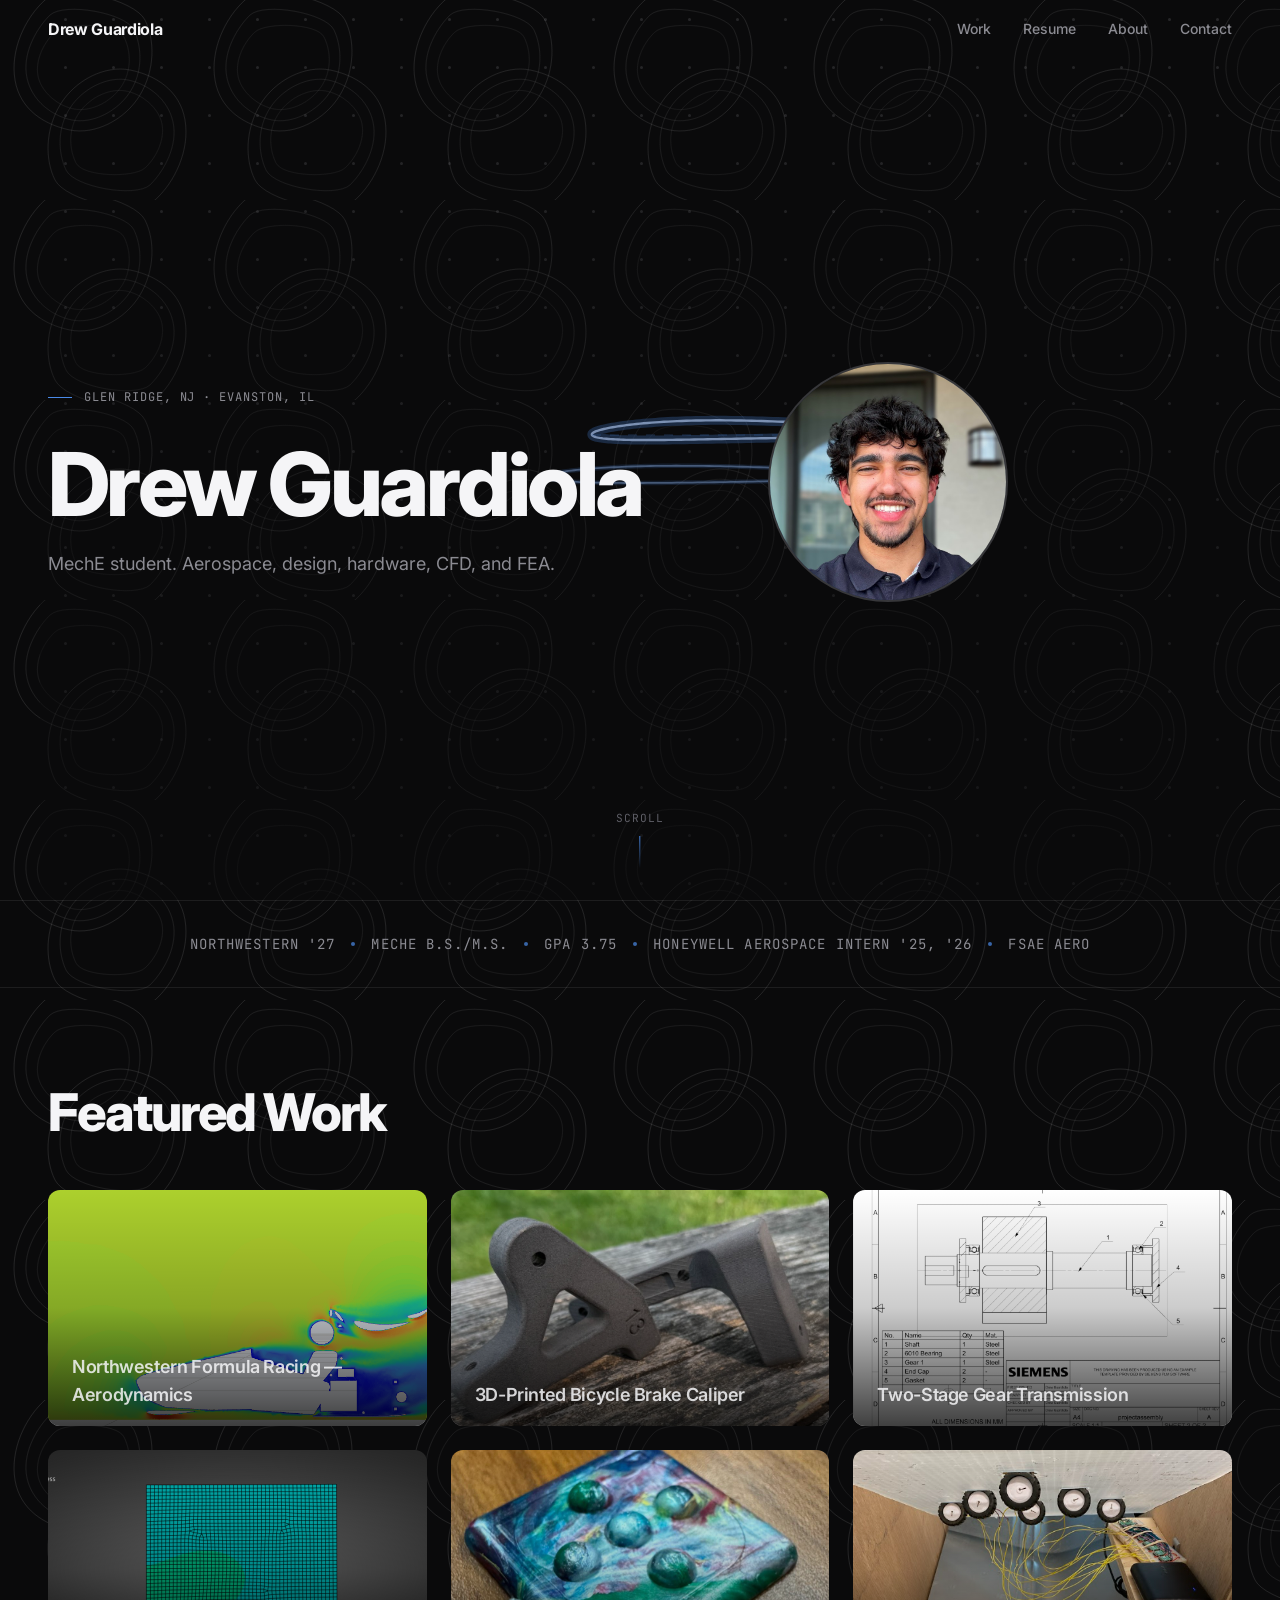
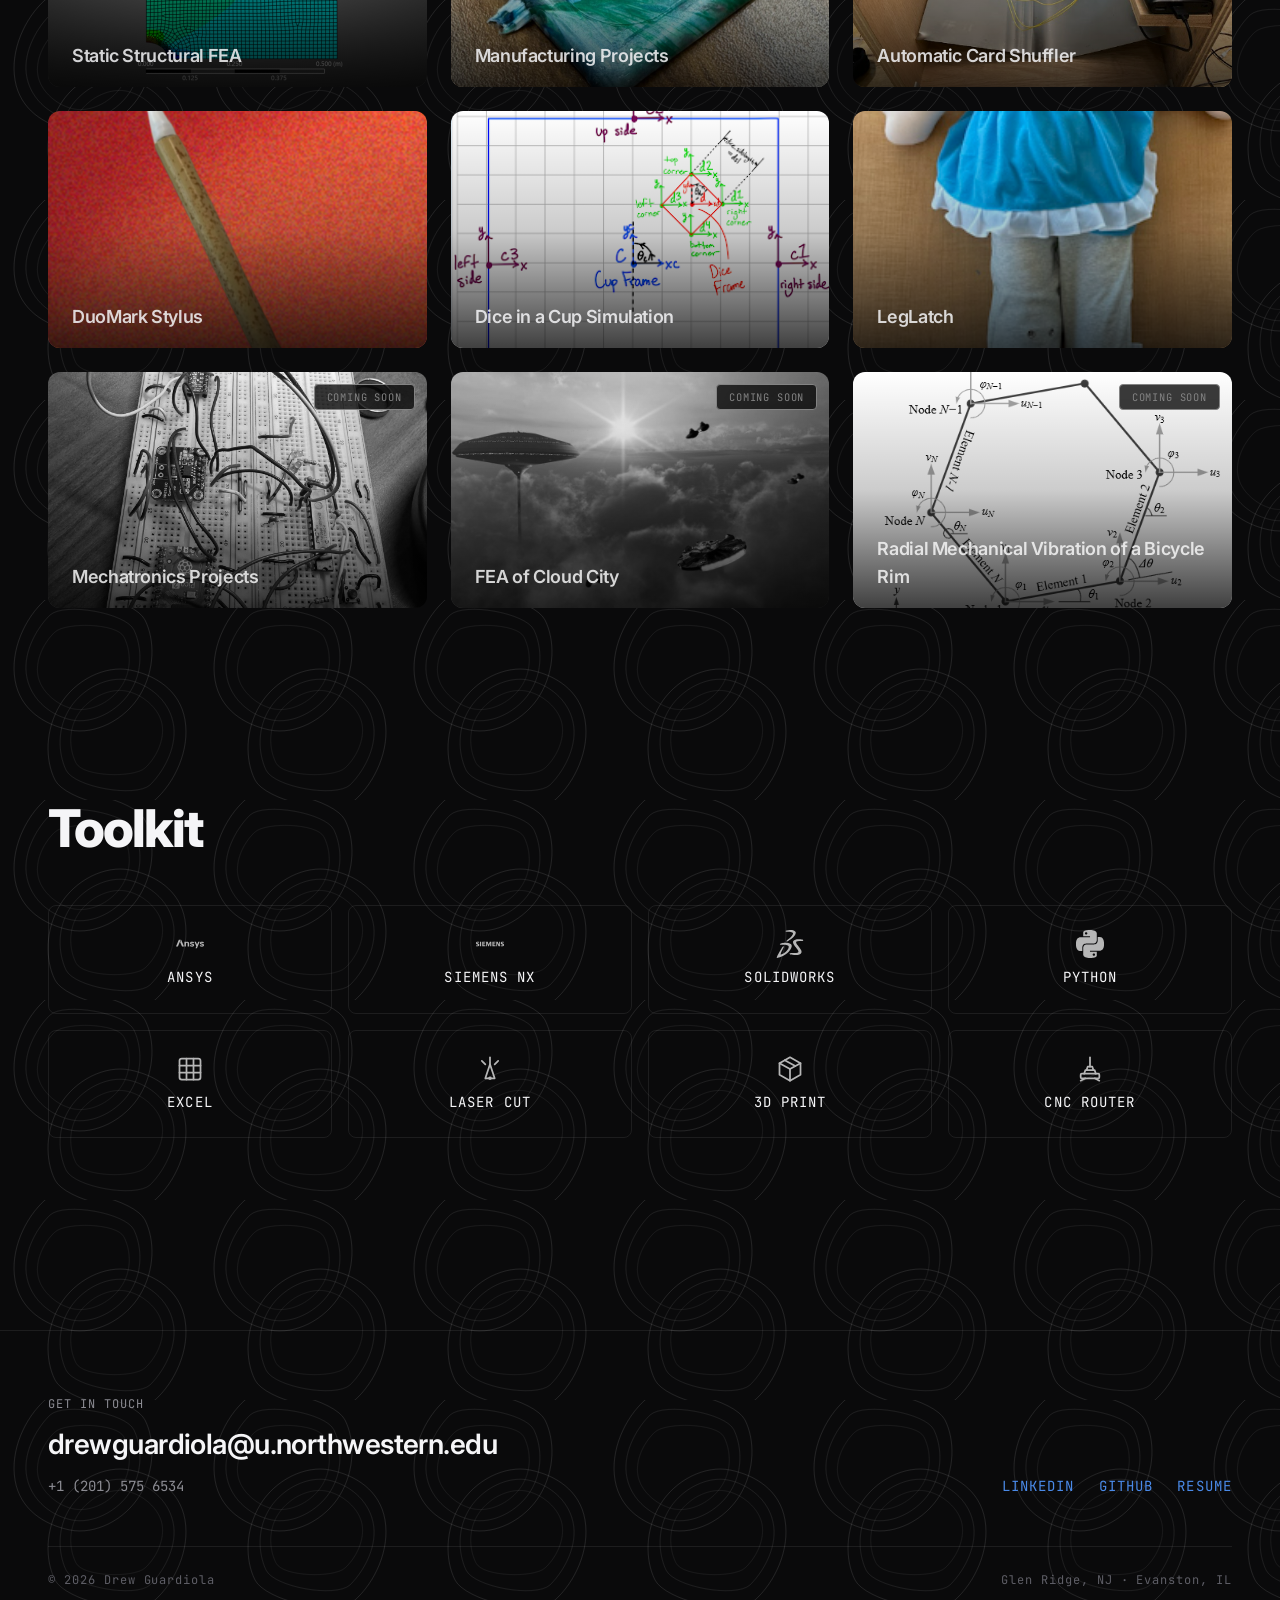
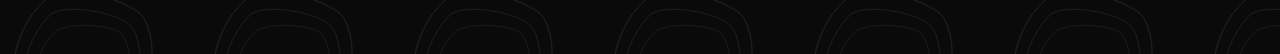
==== index.html @ 0ddb69b7 "Initial commit — Drew Guardiola portfolio site V2.5 Plain HTML/CSS/JS portfolio. 16 projects (12 Eng" ====
<!doctype html>
<html lang="en">
<head>
  <meta charset="utf-8" />
  <meta name="viewport" content="width=device-width, initial-scale=1" />
  <title>Drew Guardiola — Mechanical Engineering</title>
  <meta name="description" content="Northwestern McCormick mechanical engineering student. Aerospace systems, hardware, and CFD." />
  <link rel="icon" type="image/svg+xml" href="assets/brand/favicon.svg" />
  <link rel="preconnect" href="https://fonts.googleapis.com" />
  <link rel="preconnect" href="https://fonts.gstatic.com" crossorigin />
  <link rel="stylesheet" href="https://fonts.googleapis.com/css2?family=Inter:wght@400;500;600;700;800&family=JetBrains+Mono:wght@400;500&display=swap" />
  <link rel="stylesheet" href="css/tokens.css" />
  <link rel="stylesheet" href="css/base.css" />
  <link rel="stylesheet" href="css/components.css" />
  <link rel="stylesheet" href="css/pages.css" />
</head>
<body>
  <a href="#main" class="visually-hidden" style="position:absolute;left:-9999px;top:auto;width:1px;height:1px;overflow:hidden;">Skip to content</a>

  <header class="nav" role="banner">
    <a href="index.html" class="nav__brand" aria-label="Drew Guardiola, home"><span class="nav__brand-full">Drew Guardiola</span><span class="nav__brand-short">DG</span></a>
    <nav aria-label="Primary">
      <ul class="nav__links">
        <li><a href="work.html" class="nav__link">Work</a></li>
        <li><a href="resume.html" class="nav__link">Resume</a></li>
        <li><a href="about.html" class="nav__link">About</a></li>
        <li><a href="contact.html" class="nav__link">Contact</a></li>
      </ul>
    </nav>
  </header>

  <main id="main">

    <!-- HERO -->
    <section class="hero container" aria-labelledby="hero-name">
      <svg id="hero-airfoil" class="hero__canvas" aria-hidden="true" preserveAspectRatio="xMidYMid meet"></svg>
      <div class="hero__content">
        <div class="hero__text">
          <div class="hero__eyebrow reveal" data-reveal-delay="0">Glen Ridge, NJ · Evanston, IL</div>
          <h1 id="hero-name" class="hero__name reveal" data-reveal-delay="100">Drew Guardiola</h1>
          <p class="hero__tagline reveal" data-reveal-delay="200">MechE student. Aerospace, design, hardware, CFD, and FEA.</p>
        </div>
        <div class="hero__headshot reveal" data-reveal-delay="300">
          <img src="assets/brand/headshot.jpg.jpg" alt="Drew Guardiola" onerror="this.style.display='none';this.nextElementSibling.style.display='flex';" />
          <div class="hero__headshot--fallback">[ headshot.jpg ]</div>
        </div>
      </div>
      <div class="hero__scrollcue" aria-hidden="true">Scroll</div>
    </section>

    <!-- STATS STRIP -->
    <section aria-label="Quick stats">
      <div class="stats">
        <span class="stats__item">Northwestern '27</span>
        <span class="stats__sep" aria-hidden="true"></span>
        <span class="stats__item">MechE B.S./M.S.</span>
        <span class="stats__sep" aria-hidden="true"></span>
        <span class="stats__item">GPA 3.75</span>
        <span class="stats__sep" aria-hidden="true"></span>
        <span class="stats__item">Honeywell Aerospace Intern '25, '26</span>
        <span class="stats__sep" aria-hidden="true"></span>
        <span class="stats__item">FSAE Aero</span>
      </div>
    </section>

    <!-- FEATURED WORK -->
    <section class="section container" aria-labelledby="featured-heading">
      <div class="section-header">
        <div>
          <h2 id="featured-heading" class="section-header__title reveal">Featured Work</h2>
        </div>
      </div>
      <div id="featured-work"></div>
    </section>

    <!-- SKILLS STRIP -->
    <section class="section container" aria-labelledby="skills-heading">
      <div class="section-header">
        <div>
          <h2 id="skills-heading" class="section-header__title reveal">Toolkit</h2>
        </div>
      </div>
      <div class="skills reveal">
        <div class="skill"><img src="assets/brand/icons/ansys.svg" alt="" class="skill__icon" /><div class="skill__name">ANSYS</div></div>
        <div class="skill"><img src="assets/brand/icons/siemens.svg" alt="" class="skill__icon" /><div class="skill__name">Siemens NX</div></div>
        <div class="skill"><img src="assets/brand/icons/solidworks.svg" alt="" class="skill__icon" /><div class="skill__name">SolidWorks</div></div>
        <div class="skill"><img src="assets/brand/icons/python.svg" alt="" class="skill__icon" /><div class="skill__name">Python</div></div>
        <div class="skill"><img src="assets/brand/icons/excel.svg" alt="" class="skill__icon" /><div class="skill__name">Excel</div></div>
        <div class="skill"><img src="assets/brand/icons/laser-cut.svg" alt="" class="skill__icon" /><div class="skill__name">Laser Cut</div></div>
        <div class="skill"><img src="assets/brand/icons/3d-print.svg" alt="" class="skill__icon" /><div class="skill__name">3D Print</div></div>
        <div class="skill"><img src="assets/brand/icons/cnc-router.svg" alt="" class="skill__icon" /><div class="skill__name">CNC Router</div></div>
      </div>
    </section>

  </main>

  <!-- FOOTER -->
  <footer id="contact" class="footer" role="contentinfo">
    <div class="container">
      <div class="footer__inner">
        <div class="footer__contact">
          <div class="eyebrow">Get in touch</div>
          <a href="mailto:drewguardiola@u.northwestern.edu" class="footer__email">drewguardiola@u.northwestern.edu</a>
          <div class="footer__phone">+1 (201) 575 6534</div>
        </div>
        <div class="footer__socials">
          <a href="#" aria-label="LinkedIn">LinkedIn</a>
          <a href="#" aria-label="GitHub">GitHub</a>
          <a href="resume.html" aria-label="Resume">Resume</a>
        </div>
      </div>
      <div class="footer__bottom">
        <span>© 2026 Drew Guardiola</span>
        <span>Glen Ridge, NJ · Evanston, IL</span>
      </div>
    </div>
  </footer>

  <script src="js/nav.js"></script>
  <script src="js/motion.js"></script>
  <script src="js/hero-airfoil.js"></script>
  <script type="module" src="js/data-renderer.js"></script>
</body>
</html>
---- css/tokens.css ----
:root {
  --color-bg: #0A0A0B;
  --color-surface: #111114;
  --color-surface-2: #16161A;
  --color-text: #F5F5F7;
  --color-text-muted: #8B8B92;
  --color-text-dim: #5E5E66;
  --color-border: rgba(255, 255, 255, 0.08);
  --color-border-strong: rgba(255, 255, 255, 0.16);
  --color-accent: #4A8AE8;
  --color-accent-hover: #6BA0F0;
  --color-accent-dim: rgba(74, 138, 232, 0.16);

  --font-sans: 'Inter', system-ui, -apple-system, 'Segoe UI', Roboto, sans-serif;
  --font-mono: 'JetBrains Mono', 'IBM Plex Mono', 'SF Mono', Consolas, 'Courier New', monospace;

  --text-xs: 0.75rem;
  --text-sm: 0.875rem;
  --text-base: 1rem;
  --text-lg: 1.125rem;
  --text-xl: 1.375rem;
  --text-2xl: 1.75rem;
  --text-3xl: 2.25rem;
  --text-4xl: 3rem;
  --text-display: clamp(2.75rem, 8vw, 5.5rem);

  --tracking-tight: -0.02em;
  --tracking-display: -0.04em;
  --tracking-wide: 0.08em;
  --leading-tight: 1.1;
  --leading-body: 1.6;

  --space-1: 4px;
  --space-2: 8px;
  --space-3: 12px;
  --space-4: 16px;
  --space-5: 24px;
  --space-6: 32px;
  --space-7: 48px;
  --space-8: 64px;
  --space-9: 96px;
  --space-10: 128px;

  --max-w-content: 1280px;
  --max-w-prose: 70ch;
  --gutter: clamp(1rem, 4vw, 3rem);

  --ease-out: cubic-bezier(0.16, 1, 0.3, 1);
  --ease-in-out: cubic-bezier(0.65, 0, 0.35, 1);
  --dur-fast: 200ms;
  --dur: 400ms;
  --dur-slow: 600ms;

  --radius-sm: 4px;
  --radius: 8px;
  --radius-lg: 12px;
  --radius-pill: 999px;

  --shadow-lift: 0 8px 24px rgba(0, 0, 0, 0.4);
}
---- css/base.css ----
*, *::before, *::after { box-sizing: border-box; }
* { margin: 0; }

html {
  scroll-behavior: smooth;
  -webkit-text-size-adjust: 100%;
  text-size-adjust: 100%;
}

body {
  background: var(--color-bg) url('../assets/brand/topo-pattern.svg') repeat;
  color: var(--color-text);
  font-family: var(--font-sans);
  font-size: var(--text-base);
  line-height: var(--leading-body);
  -webkit-font-smoothing: antialiased;
  -moz-osx-font-smoothing: grayscale;
  text-rendering: optimizeLegibility;
  min-height: 100vh;
  overflow-x: hidden;
}

img, svg, video, canvas { display: block; max-width: 100%; height: auto; }

input, button, textarea, select { font: inherit; color: inherit; }

button { background: none; border: none; cursor: pointer; padding: 0; }

a {
  color: var(--color-accent);
  text-decoration: none;
  transition: color var(--dur-fast) var(--ease-out);
}
a:hover { color: var(--color-accent-hover); }

:focus-visible {
  outline: 2px solid var(--color-accent);
  outline-offset: 4px;
  border-radius: 2px;
}

h1, h2, h3, h4 {
  font-weight: 700;
  line-height: var(--leading-tight);
  letter-spacing: var(--tracking-tight);
  color: var(--color-text);
}

h1 { font-size: var(--text-4xl); letter-spacing: var(--tracking-display); font-weight: 800; }
h2 { font-size: var(--text-3xl); }
h3 { font-size: var(--text-2xl); }
h4 { font-size: var(--text-xl); }

p { color: var(--color-text); }

.container {
  width: 100%;
  max-width: var(--max-w-content);
  margin-inline: auto;
  padding-inline: var(--gutter);
}

.eyebrow {
  font-family: var(--font-mono);
  font-size: var(--text-xs);
  letter-spacing: var(--tracking-wide);
  text-transform: uppercase;
  color: var(--color-text-muted);
}

.section {
  padding-block: var(--space-9);
}
.section--lg { padding-block: var(--space-10); }

.divider {
  height: 1px;
  background: var(--color-border);
  width: 100%;
}

.mono { font-family: var(--font-mono); }
.muted { color: var(--color-text-muted); }
.dim { color: var(--color-text-dim); }

::selection { background: var(--color-accent-dim); color: var(--color-text); }

@media (prefers-reduced-motion: reduce) {
  *, *::before, *::after {
    animation-duration: 0.01ms !important;
    animation-iteration-count: 1 !important;
    transition-duration: 0.01ms !important;
    scroll-behavior: auto !important;
  }
}
---- css/components.css ----
/* ============ NAV ============ */
.nav {
  position: fixed;
  top: 0;
  left: 0;
  right: 0;
  z-index: 100;
  display: flex;
  align-items: center;
  justify-content: space-between;
  padding: var(--space-4) var(--gutter);
  transition: background var(--dur) var(--ease-out), border-color var(--dur) var(--ease-out), backdrop-filter var(--dur) var(--ease-out);
  border-bottom: 1px solid transparent;
}
.nav--scrolled {
  background: rgba(10, 10, 11, 0.72);
  backdrop-filter: saturate(180%) blur(16px);
  -webkit-backdrop-filter: saturate(180%) blur(16px);
  border-bottom-color: var(--color-border);
}
.nav__brand {
  font-weight: 700;
  font-size: var(--text-base);
  letter-spacing: var(--tracking-tight);
  color: var(--color-text);
}
.nav__brand:hover { color: var(--color-text); }
.nav__links {
  display: flex;
  gap: var(--space-6);
  list-style: none;
  padding: 0;
}
.nav__link {
  color: var(--color-text-muted);
  font-size: var(--text-sm);
  font-weight: 500;
  transition: color var(--dur-fast) var(--ease-out);
  position: relative;
}
.nav__link::after {
  content: '';
  display: block;
  width: 0;
  height: 1px;
  background: var(--color-accent);
  transition: width var(--dur-fast) var(--ease-out);
}
.nav__link:hover::after { width: 100%; }
.nav__link:hover { color: var(--color-text); }
.nav__link--active { color: var(--color-text); }
.nav__link--active::after { width: 100%; }
.nav__brand-short { display: none; }
@media (max-width: 640px) {
  .nav__links { gap: var(--space-4); }
  .nav__link { font-size: var(--text-xs); }
}
@media (max-width: 540px) {
  .nav { padding-inline: var(--space-4); }
  .nav__brand { font-size: var(--text-sm); }
  .nav__brand-full { display: none; }
  .nav__brand-short { display: inline; }
  .nav__links { gap: var(--space-3); }
}

/* ============ FOOTER ============ */
.footer {
  border-top: 1px solid var(--color-border);
  padding-block: var(--space-8);
  margin-top: var(--space-9);
}
.footer__inner {
  display: grid;
  grid-template-columns: 1fr auto;
  gap: var(--space-6);
  align-items: end;
}
.footer__contact {
  display: flex;
  flex-direction: column;
  gap: var(--space-2);
}
.footer__email {
  font-size: var(--text-2xl);
  font-weight: 600;
  letter-spacing: var(--tracking-tight);
  color: var(--color-text);
}
.footer__email:hover { color: var(--color-accent); }
.footer__phone { color: var(--color-text-muted); font-family: var(--font-mono); font-size: var(--text-sm); }
.footer__socials {
  display: flex;
  gap: var(--space-5);
  font-family: var(--font-mono);
  font-size: var(--text-sm);
  text-transform: uppercase;
  letter-spacing: var(--tracking-wide);
}
.footer__bottom {
  display: flex;
  justify-content: space-between;
  margin-top: var(--space-7);
  padding-top: var(--space-5);
  border-top: 1px solid var(--color-border);
  font-family: var(--font-mono);
  font-size: var(--text-xs);
  color: var(--color-text-dim);
  letter-spacing: var(--tracking-wide);
}
@media (max-width: 720px) {
  .footer__inner { grid-template-columns: 1fr; }
  .footer__bottom { flex-direction: column; gap: var(--space-2); }
}

/* ============ BUTTONS ============ */
.btn {
  display: inline-flex;
  align-items: center;
  gap: var(--space-2);
  padding: var(--space-3) var(--space-5);
  border-radius: var(--radius);
  font-size: var(--text-sm);
  font-weight: 600;
  letter-spacing: 0;
  transition: background var(--dur-fast) var(--ease-out), border-color var(--dur-fast) var(--ease-out), transform var(--dur-fast) var(--ease-out), color var(--dur-fast) var(--ease-out);
  border: 1px solid var(--color-border-strong);
  color: var(--color-text);
  background: transparent;
}
.btn:hover {
  border-color: var(--color-accent);
  color: var(--color-accent);
  transform: translateY(-1px) scale(1.02);
}
.btn--primary {
  background: var(--color-accent);
  border-color: var(--color-accent);
  color: #0A0A0B;
}
.btn--primary:hover {
  background: var(--color-accent-hover);
  border-color: var(--color-accent-hover);
  color: #0A0A0B;
}
.btn__arrow { transition: transform var(--dur-fast) var(--ease-out); }
.btn:hover .btn__arrow { transform: translateX(3px); }

.pill {
  display: inline-flex;
  align-items: center;
  gap: var(--space-2);
  padding: var(--space-2) var(--space-4);
  border-radius: var(--radius-pill);
  background: var(--color-accent-dim);
  border: 1px solid var(--color-accent);
  color: var(--color-accent);
  font-family: var(--font-mono);
  font-size: var(--text-xs);
  letter-spacing: var(--tracking-wide);
  text-transform: uppercase;
  font-weight: 500;
}
.pill__dot {
  width: 6px;
  height: 6px;
  border-radius: 50%;
  background: var(--color-accent);
  box-shadow: 0 0 8px var(--color-accent);
  animation: pulse 2.4s var(--ease-in-out) infinite;
}
@keyframes pulse {
  0%, 100% { opacity: 1; }
  50% { opacity: 0.35; }
}

/* ============ STATS STRIP ============ */
.stats {
  display: flex;
  flex-wrap: wrap;
  justify-content: center;
  align-items: center;
  gap: var(--space-4);
  padding-block: var(--space-6);
  border-block: 1px solid var(--color-border);
  font-family: var(--font-mono);
  font-size: var(--text-sm);
  letter-spacing: var(--tracking-wide);
  text-transform: uppercase;
  color: var(--color-text-muted);
}
.stats__item { white-space: nowrap; }
.stats__sep {
  width: 4px;
  height: 4px;
  border-radius: 50%;
  background: var(--color-accent);
  opacity: 0.7;
}
@media (max-width: 720px) {
  .stats { font-size: 0.75rem; gap: var(--space-3); }
}

/* ============ PROJECT CARD ============ */
.cards {
  display: grid;
  grid-template-columns: repeat(auto-fit, minmax(320px, 1fr));
  gap: var(--space-6);
}
.cards--featured {
  grid-template-columns: 1fr;
  gap: var(--space-7);
}
@media (min-width: 900px) {
  .cards--featured { grid-template-columns: repeat(3, 1fr); }
}

.card {
  display: block;
  position: relative;
  background: var(--color-surface);
  border: 1px solid var(--color-border);
  border-radius: var(--radius-lg);
  overflow: hidden;
  color: var(--color-text);
  transition: transform var(--dur) var(--ease-out), border-color var(--dur) var(--ease-out), box-shadow var(--dur) var(--ease-out);
  isolation: isolate;
}
.card:hover {
  transform: translateY(-4px);
  border-color: rgba(74, 138, 232, 0.25);
  box-shadow: var(--shadow-lift), 0 8px 32px rgba(74, 138, 232, 0.08);
  color: var(--color-text);
}
.card__media {
  position: relative;
  aspect-ratio: 16 / 10;
  background: var(--color-surface-2);
  overflow: hidden;
}
.card__media img {
  width: 100%;
  height: 100%;
  object-fit: cover;
  transition: transform var(--dur-slow) var(--ease-out), opacity var(--dur) var(--ease-out);
}
.card:hover .card__media img { transform: scale(1.03); }
.card__placeholder {
  position: absolute;
  inset: 0;
  display: flex;
  align-items: center;
  justify-content: center;
  font-family: var(--font-mono);
  font-size: var(--text-xs);
  color: var(--color-text-dim);
  background: repeating-linear-gradient(135deg, rgba(255,255,255,0.02) 0 8px, transparent 8px 16px);
  text-align: center;
  padding: var(--space-4);
  letter-spacing: var(--tracking-wide);
}
.card__body {
  padding: var(--space-5);
  display: flex;
  flex-direction: column;
  gap: var(--space-3);
}
.card__meta {
  display: flex;
  flex-wrap: wrap;
  gap: var(--space-3);
  font-family: var(--font-mono);
  font-size: 0.7rem;
  letter-spacing: var(--tracking-wide);
  text-transform: uppercase;
  color: var(--color-text-muted);
}
.card__meta .accent { color: var(--color-accent); }
.card__title {
  font-size: var(--text-xl);
  font-weight: 700;
  letter-spacing: var(--tracking-tight);
  color: var(--color-text);
}
.card__impact {
  font-size: var(--text-sm);
  color: var(--color-text-muted);
  line-height: 1.5;
}
.card__tools {
  display: flex;
  flex-wrap: wrap;
  gap: var(--space-2);
  margin-top: var(--space-2);
}
.tool-chip {
  font-family: var(--font-mono);
  font-size: 0.7rem;
  padding: 2px var(--space-2);
  border: 1px solid var(--color-border);
  border-radius: var(--radius-sm);
  color: var(--color-text-muted);
  letter-spacing: 0.04em;
}

.card__arrow {
  position: absolute;
  top: var(--space-4);
  right: var(--space-4);
  width: 36px;
  height: 36px;
  border-radius: 50%;
  background: rgba(10, 10, 11, 0.6);
  backdrop-filter: blur(8px);
  border: 1px solid var(--color-border-strong);
  display: flex;
  align-items: center;
  justify-content: center;
  color: var(--color-text);
  transition: background var(--dur-fast) var(--ease-out), transform var(--dur-fast) var(--ease-out);
  z-index: 2;
}
.card:hover .card__arrow {
  background: var(--color-accent);
  border-color: var(--color-accent);
  transform: rotate(-45deg);
  color: #0A0A0B;
}

/* ============ SKILLS STRIP ============ */
.skills {
  display: grid;
  grid-template-columns: repeat(4, 1fr);
  gap: var(--space-4);
}
@media (max-width: 720px) {
  .skills { grid-template-columns: repeat(2, 1fr); }
}
.skill {
  padding: var(--space-5) var(--space-4);
  border: 1px solid var(--color-border);
  border-radius: var(--radius);
  text-align: center;
  transition: border-color var(--dur-fast) var(--ease-out), background var(--dur-fast) var(--ease-out);
}
.skill:hover {
  border-color: var(--color-border-strong);
  background: var(--color-surface);
}
.skill__icon {
  width: 28px;
  height: 28px;
  margin: 0 auto var(--space-2);
  opacity: 0.7;
  filter: invert(1);
  transition: opacity var(--dur-fast) var(--ease-out), filter var(--dur-fast) var(--ease-out);
}
.skill:hover .skill__icon {
  opacity: 1;
  filter: invert(1) sepia(1) saturate(5) hue-rotate(195deg) brightness(1.1);
}
.skill__name {
  font-family: var(--font-mono);
  font-size: var(--text-sm);
  letter-spacing: var(--tracking-wide);
  text-transform: uppercase;
  color: var(--color-text);
}
.skill__cat {
  font-family: var(--font-mono);
  font-size: var(--text-xs);
  color: var(--color-text-dim);
  margin-top: var(--space-2);
  letter-spacing: var(--tracking-wide);
  text-transform: uppercase;
}

/* ============ SECTION HEADERS ============ */
.section-header {
  display: flex;
  align-items: end;
  justify-content: space-between;
  margin-bottom: var(--space-7);
  gap: var(--space-5);
  flex-wrap: wrap;
}
.section-header__title {
  font-size: clamp(2.25rem, 5vw, 3.25rem);
  font-weight: 800;
  letter-spacing: var(--tracking-display);
}
.section-header__link {
  font-family: var(--font-mono);
  font-size: var(--text-sm);
  letter-spacing: var(--tracking-wide);
  text-transform: uppercase;
}

/* ============ SECTION LABELS & BREAKS ============ */
.section-label {
  font-family: var(--font-mono);
  font-size: var(--text-xs);
  letter-spacing: var(--tracking-wide);
  text-transform: uppercase;
  color: var(--color-accent);
  padding: var(--space-5) 0 var(--space-3);
}
.section-break {
  padding: var(--space-7) 0 var(--space-3);
}
.section-break__line {
  height: 1px;
  background: var(--color-accent);
  opacity: 0.3;
  margin-bottom: var(--space-5);
}

/* ============ WORK PAGE GRID ============ */
.work-grid {
  display: grid;
  grid-template-columns: repeat(3, 1fr);
  gap: var(--space-5);
}
.work-grid--2col {
  grid-template-columns: repeat(2, 1fr);
}
@media (max-width: 1023px) {
  .work-grid { grid-template-columns: repeat(2, 1fr); }
}
@media (max-width: 719px) {
  .work-grid,
  .work-grid--2col { grid-template-columns: 1fr; }
}

.work-tile {
  position: relative;
  aspect-ratio: 16 / 10;
  border-radius: var(--radius-lg);
  overflow: hidden;
  display: block;
  color: var(--color-text);
  isolation: isolate;
  transition: transform 350ms cubic-bezier(0.16, 1, 0.3, 1),
              box-shadow 350ms cubic-bezier(0.16, 1, 0.3, 1);
}
.work-tile__img {
  position: absolute;
  inset: 0;
  width: 100%;
  height: 100%;
  object-fit: cover;
  transition: transform 500ms cubic-bezier(0.16, 1, 0.3, 1);
}
.work-tile__overlay {
  position: absolute;
  inset: 0;
  background: linear-gradient(to top, rgba(0,0,0,0.75) 0%, rgba(0,0,0,0.2) 50%, transparent 100%);
  z-index: 1;
  transition: background 350ms cubic-bezier(0.16, 1, 0.3, 1);
}
.work-tile__name {
  position: absolute;
  bottom: 0;
  left: 0;
  right: 0;
  padding: var(--space-4) var(--space-5);
  z-index: 2;
  font-size: var(--text-lg);
  font-weight: 600;
  letter-spacing: var(--tracking-tight);
  opacity: 0.85;
  transition: opacity 300ms cubic-bezier(0.16, 1, 0.3, 1),
              transform 300ms cubic-bezier(0.16, 1, 0.3, 1);
}
.work-tile__badge {
  position: absolute;
  top: var(--space-3);
  right: var(--space-3);
  z-index: 2;
  font-family: var(--font-mono);
  font-size: 0.65rem;
  text-transform: uppercase;
  letter-spacing: var(--tracking-wide);
  color: var(--color-accent);
  background: rgba(10, 10, 11, 0.8);
  border: 1px solid var(--color-accent);
  padding: var(--space-1) var(--space-3);
  border-radius: var(--radius-sm);
}

/* Hover */
.work-tile:hover {
  transform: scale(1.06);
  z-index: 10;
  box-shadow: 0 16px 48px rgba(0,0,0,0.4);
}
.work-tile:hover .work-tile__img {
  transform: scale(1.05);
}
.work-tile:hover .work-tile__overlay {
  background: linear-gradient(to top, rgba(0,0,0,0.85) 0%, rgba(0,0,0,0.3) 50%, transparent 100%);
}
.work-tile:hover .work-tile__name {
  opacity: 1;
  transform: translateY(-2px);
}

/* Focus (keyboard) */
.work-tile:focus-visible {
  transform: scale(1.06);
  z-index: 10;
  outline: 2px solid var(--color-accent);
  outline-offset: 2px;
  box-shadow: 0 16px 48px rgba(0,0,0,0.4);
}
.work-tile:focus-visible .work-tile__img { transform: scale(1.05); }
.work-tile:focus-visible .work-tile__overlay {
  background: linear-gradient(to top, rgba(0,0,0,0.85) 0%, rgba(0,0,0,0.3) 50%, transparent 100%);
}
.work-tile:focus-visible .work-tile__name { opacity: 1; transform: translateY(-2px); }

/* Upcoming */
.work-tile--upcoming {
  filter: grayscale(100%);
  opacity: 0.55;
}
.work-tile--upcoming:hover {
  opacity: 0.65;
  filter: grayscale(100%);
}

/* Mobile tap feedback */
.work-tile:active { transform: scale(0.98); }

/* Reduced motion */
@media (prefers-reduced-motion: reduce) {
  .work-tile,
  .work-tile__img,
  .work-tile__overlay,
  .work-tile__name { transition: none; }
}

/* ============ UPCOMING CARDS ============ */
.card--upcoming { opacity: 0.55; }
.card--upcoming:hover { transform: none; box-shadow: none; border-color: var(--color-border); }
.card--upcoming .card__media img { filter: grayscale(0.5); }
.card--upcoming:hover .card__media img { transform: none; }
.card--upcoming:hover .card__arrow { background: rgba(10,10,11,0.6); border-color: var(--color-border-strong); transform: none; color: var(--color-text); }
.card__badge {
  position: absolute;
  top: var(--space-3);
  left: var(--space-3);
  font-family: var(--font-mono);
  font-size: 0.65rem;
  text-transform: uppercase;
  letter-spacing: var(--tracking-wide);
  color: var(--color-accent);
  background: var(--color-bg);
  border: 1px solid var(--color-accent);
  padding: var(--space-1) var(--space-3);
  border-radius: var(--radius-sm);
  z-index: 2;
}

/* Section accent line removed in V2.5 — headings provide sufficient hierarchy */

/* ============ MOTION ENTRY ============ */
.reveal {
  opacity: 0;
  transform: translateY(40px);
  transition: opacity 800ms var(--ease-out), transform 800ms var(--ease-out);
}
.reveal.is-visible {
  opacity: 1;
  transform: translateY(0);
}

/* ============ HOBBY STRIP ============ */
.hobbies {
  display: grid;
  grid-template-columns: repeat(4, 1fr);
  gap: var(--space-6);
  padding-block: var(--space-6);
  border-block: 1px solid var(--color-border);
}
@media (max-width: 720px) {
  .hobbies { grid-template-columns: repeat(2, 1fr); }
}
.hobby {
  display: flex;
  flex-direction: column;
  align-items: center;
  gap: var(--space-2);
  color: var(--color-text-muted);
  transition: color var(--dur-fast) var(--ease-out);
}
.hobby:hover { color: var(--color-accent); }
.hobby svg {
  width: 24px;
  height: 24px;
  stroke: currentColor;
  stroke-width: 1.5;
  fill: none;
  stroke-linecap: round;
  stroke-linejoin: round;
}
.hobby__label {
  font-family: var(--font-mono);
  font-size: 0.7rem;
  letter-spacing: var(--tracking-wide);
  text-transform: uppercase;
}
---- css/pages.css ----
/* ============ HERO ============ */
.hero {
  position: relative;
  min-height: 100vh;
  display: flex;
  flex-direction: column;
  justify-content: center;
  align-items: flex-start;
  padding-block: var(--space-10) var(--space-8);
  overflow: hidden;
}
.hero__canvas {
  position: absolute;
  inset: 0;
  z-index: 0;
  width: 100%;
  height: 100%;
  pointer-events: none;
  overflow: visible;
}
.hero__canvas .hf-stack {
  transform-origin: center;
  animation: hf-pitch 11s var(--ease-in-out) infinite;
}
.hero__canvas .hf-wing--front {
  transform-origin: center;
  animation: hf-rotate 32s linear infinite;
}
.hero__canvas .hf-wing--rear {
  transform-origin: center;
  animation: hf-rotate-rear 32s linear infinite;
}
@keyframes hf-rotate {
  0%   { transform: translate(8px, -10px) scaleX(1)    skewY(-2deg); }
  25%  { transform: translate(8px, -10px) scaleX(0.25) skewY(-2deg); }
  50%  { transform: translate(8px, -10px) scaleX(-1)   skewY(2deg);  }
  75%  { transform: translate(8px, -10px) scaleX(-0.25) skewY(2deg); }
  100% { transform: translate(8px, -10px) scaleX(1)    skewY(-2deg); }
}
@keyframes hf-rotate-rear {
  0%   { transform: translate(-12px, 18px) scaleX(0.92)  skewY(-1.5deg); }
  25%  { transform: translate(-12px, 18px) scaleX(0.20)  skewY(-1.5deg); }
  50%  { transform: translate(-12px, 18px) scaleX(-0.92) skewY(1.5deg);  }
  75%  { transform: translate(-12px, 18px) scaleX(-0.20) skewY(1.5deg);  }
  100% { transform: translate(-12px, 18px) scaleX(0.92)  skewY(-1.5deg); }
}
@keyframes hf-pitch {
  0%, 100% { transform: rotate(-1deg) translateX(0); }
  50%      { transform: rotate(3deg)  translateX(-6px); }
}
@media (prefers-reduced-motion: reduce) {
  .hero__canvas .hf-stack,
  .hero__canvas .hf-wing--front,
  .hero__canvas .hf-wing--rear { animation: none; }
}
.hero__content {
  position: relative;
  z-index: 1;
  max-width: 960px;
  display: grid;
  grid-template-columns: 1fr;
  gap: var(--space-5);
  width: 100%;
}
@media (min-width: 900px) {
  .hero__content {
    grid-template-columns: 1fr auto;
    align-items: center;
  }
}
.hero__text {
  display: flex;
  flex-direction: column;
  gap: var(--space-5);
}
.hero__headshot {
  width: 140px;
  height: 140px;
  border-radius: 50%;
  overflow: hidden;
  border: 2px solid var(--color-border-strong);
  flex-shrink: 0;
  justify-self: center;
  order: -1;
  position: relative;
  background: var(--color-surface);
}
@media (min-width: 900px) {
  .hero__headshot {
    width: 240px;
    height: 240px;
    order: 0;
    justify-self: end;
  }
}
.hero__headshot::before {
  content: '';
  position: absolute;
  inset: -3px;
  border-radius: 50%;
  background: conic-gradient(from 0deg, var(--color-accent), transparent 40%, var(--color-accent) 60%, transparent);
  opacity: 0.4;
  animation: headshot-glow 20s linear infinite;
  z-index: -1;
}
@keyframes headshot-glow {
  to { transform: rotate(360deg); }
}
@media (prefers-reduced-motion: reduce) {
  .hero__headshot::before { animation: none; }
}
.hero__headshot img {
  width: 100%;
  height: 100%;
  object-fit: cover;
}
.hero__headshot--fallback {
  display: none;
  position: absolute;
  inset: 0;
  align-items: center;
  justify-content: center;
  font-family: var(--font-mono);
  font-size: 0.6rem;
  color: var(--color-text-dim);
  text-align: center;
  padding: var(--space-2);
  background: repeating-linear-gradient(135deg, rgba(255,255,255,0.02) 0 8px, transparent 8px 16px);
}
.hero__eyebrow {
  font-family: var(--font-mono);
  font-size: var(--text-xs);
  letter-spacing: var(--tracking-wide);
  text-transform: uppercase;
  color: var(--color-text-muted);
  display: flex;
  align-items: center;
  gap: var(--space-3);
}
.hero__eyebrow::before {
  content: '';
  width: 24px;
  height: 1px;
  background: var(--color-accent);
}
.hero__name {
  font-size: var(--text-display);
  line-height: 0.95;
  font-weight: 800;
  letter-spacing: var(--tracking-display);
  margin-block-start: var(--space-3);
}
.hero__tagline {
  font-size: var(--text-lg);
  color: var(--color-text-muted);
  max-width: 680px;
  line-height: 1.4;
  font-weight: 400;
}
@media (min-width: 1024px) {
  .hero__tagline { white-space: nowrap; }
}
.hero__actions {
  display: flex;
  gap: var(--space-3);
  align-items: center;
  margin-top: var(--space-3);
  flex-wrap: wrap;
}
.hero__scrollcue {
  position: absolute;
  bottom: var(--space-6);
  left: 50%;
  transform: translateX(-50%);
  font-family: var(--font-mono);
  font-size: 0.7rem;
  letter-spacing: var(--tracking-wide);
  text-transform: uppercase;
  color: var(--color-text-dim);
  display: flex;
  flex-direction: column;
  align-items: center;
  gap: var(--space-2);
  z-index: 1;
}
.hero__scrollcue::after {
  content: '';
  display: block;
  width: 1px;
  height: 32px;
  background: linear-gradient(to bottom, var(--color-accent), transparent);
  animation: scroll-cue 2.4s var(--ease-in-out) infinite;
}
@keyframes scroll-cue {
  0% { transform: scaleY(0); transform-origin: top; }
  50% { transform: scaleY(1); transform-origin: top; }
  100% { transform: scaleY(0); transform-origin: bottom; }
}

/* ============ ABOUT PREVIEW (home) ============ */
.about-preview {
  display: grid;
  grid-template-columns: 1fr;
  gap: var(--space-7);
  align-items: center;
}
@media (min-width: 900px) {
  .about-preview { grid-template-columns: 1.2fr 1fr; }
}
.about-preview__text { display: flex; flex-direction: column; gap: var(--space-4); }
.about-preview__title {
  font-size: var(--text-3xl);
  font-weight: 700;
  letter-spacing: var(--tracking-display);
}
.about-preview__body { color: var(--color-text-muted); font-size: var(--text-lg); line-height: 1.5; }
.headshot-placeholder {
  aspect-ratio: 4 / 5;
  background: var(--color-surface);
  border: 1px solid var(--color-border);
  border-radius: var(--radius-lg);
  display: flex;
  align-items: center;
  justify-content: center;
  font-family: var(--font-mono);
  font-size: var(--text-xs);
  color: var(--color-text-dim);
  text-align: center;
  padding: var(--space-5);
  position: relative;
  overflow: hidden;
}
.headshot-placeholder::before {
  content: '';
  position: absolute;
  inset: 0;
  background: repeating-linear-gradient(135deg, rgba(255,255,255,0.02) 0 8px, transparent 8px 16px);
  pointer-events: none;
}

/* ============ PROJECT DETAIL ============ */
.project-hero {
  padding-top: var(--space-10);
  padding-bottom: var(--space-7);
}
.project-hero__eyebrow {
  font-family: var(--font-mono);
  font-size: var(--text-xs);
  letter-spacing: var(--tracking-wide);
  text-transform: uppercase;
  color: var(--color-text-muted);
}
.project-hero__title {
  font-size: clamp(2.25rem, 6vw, 4rem);
  line-height: 1.05;
  letter-spacing: var(--tracking-display);
  font-weight: 800;
  margin-block: var(--space-4) var(--space-4);
}
.project-hero__summary {
  font-size: var(--text-xl);
  color: var(--color-text-muted);
  max-width: 760px;
  line-height: 1.4;
}
.project-hero__impact {
  margin-top: var(--space-5);
  padding: var(--space-4) var(--space-5);
  border-left: 2px solid var(--color-accent);
  background: var(--color-accent-dim);
  font-family: var(--font-mono);
  font-size: var(--text-sm);
  color: var(--color-text);
  line-height: 1.5;
  border-radius: 0 var(--radius) var(--radius) 0;
}

.project-cover {
  aspect-ratio: 16 / 9;
  background: var(--color-surface);
  border: 1px solid var(--color-border);
  border-radius: var(--radius-lg);
  overflow: hidden;
  position: relative;
  margin-bottom: var(--space-8);
}
.project-cover img { width: 100%; height: 100%; object-fit: cover; }
.project-cover__placeholder {
  position: absolute;
  inset: 0;
  display: flex;
  align-items: center;
  justify-content: center;
  font-family: var(--font-mono);
  font-size: var(--text-sm);
  color: var(--color-text-dim);
  background: repeating-linear-gradient(135deg, rgba(255,255,255,0.02) 0 8px, transparent 8px 16px);
  padding: var(--space-5);
  text-align: center;
}

.project-meta {
  display: grid;
  grid-template-columns: repeat(auto-fit, minmax(180px, 1fr));
  gap: var(--space-5);
  padding-block: var(--space-6);
  border-block: 1px solid var(--color-border);
  margin-bottom: var(--space-8);
}
.project-meta__cell {
  display: flex;
  flex-direction: column;
  gap: var(--space-2);
}
.project-meta__label {
  font-family: var(--font-mono);
  font-size: 0.7rem;
  text-transform: uppercase;
  letter-spacing: var(--tracking-wide);
  color: var(--color-text-dim);
}
.project-meta__value {
  font-size: var(--text-sm);
  color: var(--color-text);
  font-family: var(--font-mono);
}

.project-links {
  display: flex;
  flex-wrap: wrap;
  gap: var(--space-3);
  margin-bottom: var(--space-8);
}

.project-list {
  padding-left: var(--space-5);
  color: var(--color-text-muted);
  font-size: var(--text-lg);
  line-height: 1.6;
  max-width: var(--max-w-prose);
}
.project-list li { margin-bottom: var(--space-2); }
.project-list li::marker { color: var(--color-accent); }

.project-section {
  margin-block: var(--space-9);
  display: grid;
  grid-template-columns: 1fr;
  gap: var(--space-6);
  align-items: start;
}
@media (min-width: 900px) {
  .project-section { grid-template-columns: 320px 1fr; gap: var(--space-8); }
}
.project-section__heading {
  font-size: var(--text-2xl);
  font-weight: 700;
  letter-spacing: var(--tracking-tight);
  position: sticky;
  top: var(--space-8);
}
.project-section__body { display: flex; flex-direction: column; gap: var(--space-5); }
.project-section__body p {
  color: var(--color-text-muted);
  font-size: var(--text-lg);
  line-height: 1.6;
  max-width: var(--max-w-prose);
}
.project-section__images {
  display: grid;
  grid-template-columns: 1fr;
  gap: var(--space-4);
}
@media (min-width: 720px) {
  .project-section__images.is-pair { grid-template-columns: 1fr 1fr; }
  .project-section__images.is-trio { grid-template-columns: 1fr 1fr 1fr; }
  .project-section__images.is-grid { grid-template-columns: 1fr 1fr; }
}
.project-image {
  background: var(--color-surface);
  border: 1px solid var(--color-border);
  border-radius: var(--radius);
  overflow: hidden;
  position: relative;
}
.project-image img,
.project-image video { width: 100%; height: auto; display: block; max-height: 85vh; }
figcaption {
  font-family: var(--font-mono);
  font-size: var(--text-xs);
  color: var(--color-text-dim);
  letter-spacing: var(--tracking-wide);
  padding: var(--space-3) var(--space-3) var(--space-2);
  line-height: 1.4;
}
.project-image__placeholder {
  position: absolute;
  inset: 0;
  display: flex;
  align-items: center;
  justify-content: center;
  font-family: var(--font-mono);
  font-size: 0.7rem;
  color: var(--color-text-dim);
  text-align: center;
  padding: var(--space-4);
  background: repeating-linear-gradient(135deg, rgba(255,255,255,0.02) 0 8px, transparent 8px 16px);
}

.project-nav {
  display: grid;
  grid-template-columns: 1fr 1fr;
  gap: var(--space-5);
  padding-top: var(--space-7);
  border-top: 1px solid var(--color-border);
  margin-top: var(--space-9);
}
.project-nav__link {
  display: flex;
  flex-direction: column;
  gap: var(--space-2);
  padding: var(--space-5);
  border: 1px solid var(--color-border);
  border-radius: var(--radius);
  color: var(--color-text);
  transition: border-color var(--dur-fast) var(--ease-out), background var(--dur-fast) var(--ease-out);
}
.project-nav__link:hover { border-color: var(--color-accent); background: var(--color-surface); color: var(--color-text); }
.project-nav__link--next { text-align: right; }
.project-nav__label {
  font-family: var(--font-mono);
  font-size: 0.7rem;
  letter-spacing: var(--tracking-wide);
  text-transform: uppercase;
  color: var(--color-text-dim);
}
.project-nav__title { font-size: var(--text-lg); font-weight: 600; letter-spacing: var(--tracking-tight); }

/* ============ RESUME ============ */
.resume-header {
  display: flex;
  justify-content: space-between;
  align-items: end;
  margin-bottom: var(--space-8);
  gap: var(--space-5);
  flex-wrap: wrap;
  padding-top: var(--space-9);
}
.resume-header__name {
  font-size: clamp(2.5rem, 6vw, 4rem);
  font-weight: 800;
  letter-spacing: var(--tracking-display);
}
.resume-header__sub {
  font-family: var(--font-mono);
  font-size: var(--text-sm);
  color: var(--color-text-muted);
  letter-spacing: var(--tracking-wide);
  text-transform: uppercase;
  margin-top: var(--space-3);
}

.resume-section { padding-block: var(--space-7); border-top: 1px solid var(--color-border); }
.resume-section__layout {
  display: grid;
  grid-template-columns: 1fr;
  gap: var(--space-5);
}
@media (min-width: 900px) {
  .resume-section__layout { grid-template-columns: 240px 1fr; gap: var(--space-8); }
}
.resume-section__heading {
  font-family: var(--font-mono);
  font-size: var(--text-xs);
  letter-spacing: var(--tracking-wide);
  text-transform: uppercase;
  color: var(--color-accent);
}
.resume-entry { margin-bottom: var(--space-6); }
.resume-entry:last-child { margin-bottom: 0; }
.resume-entry__head {
  display: flex;
  justify-content: space-between;
  align-items: baseline;
  gap: var(--space-4);
  flex-wrap: wrap;
}
.resume-entry__title {
  font-size: var(--text-xl);
  font-weight: 700;
  letter-spacing: var(--tracking-tight);
  color: var(--color-text);
}
.resume-entry__org { color: var(--color-text-muted); font-size: var(--text-lg); }
.resume-entry__when {
  font-family: var(--font-mono);
  font-size: var(--text-xs);
  color: var(--color-text-dim);
  letter-spacing: var(--tracking-wide);
  text-transform: uppercase;
  white-space: nowrap;
}
.resume-entry ul {
  margin-top: var(--space-3);
  padding-left: var(--space-5);
  color: var(--color-text-muted);
  line-height: 1.6;
}
.resume-entry ul li { margin-bottom: var(--space-2); }
.resume-entry ul li::marker { color: var(--color-accent); }
.resume-list {
  list-style: none;
  padding: 0;
  display: flex;
  flex-direction: column;
  gap: var(--space-3);
}
.resume-list li {
  display: flex;
  justify-content: space-between;
  gap: var(--space-4);
  padding-bottom: var(--space-3);
  border-bottom: 1px dashed var(--color-border);
}
.resume-list li:last-child { border-bottom: none; }
.resume-list .label {
  font-family: var(--font-mono);
  font-size: var(--text-xs);
  color: var(--color-text-dim);
  letter-spacing: var(--tracking-wide);
  text-transform: uppercase;
}
.resume-list .value { color: var(--color-text); font-size: var(--text-sm); text-align: right; }

/* ============ ABOUT ============ */
.about-layout {
  padding-top: var(--space-9);
  display: grid;
  grid-template-columns: 1fr;
  gap: var(--space-7);
}
@media (min-width: 900px) {
  .about-layout { grid-template-columns: 320px 1fr; gap: var(--space-9); align-items: start; }
}
.about-layout__photo {
  aspect-ratio: 4 / 5;
  position: sticky;
  top: var(--space-8);
  overflow: hidden;
  border-radius: var(--radius-lg);
}
.about-layout__photo img {
  width: 100%;
  height: 100%;
  object-fit: cover;
}
.about__title {
  font-size: clamp(2.5rem, 6vw, 4rem);
  font-weight: 800;
  letter-spacing: var(--tracking-display);
  margin-bottom: var(--space-5);
}
.about__bio { display: flex; flex-direction: column; gap: var(--space-4); }
.about__bio p {
  color: var(--color-text-muted);
  font-size: var(--text-lg);
  line-height: 1.6;
  max-width: var(--max-w-prose);
}
.about__sub {
  margin-top: var(--space-7);
  padding-top: var(--space-6);
  border-top: 1px solid var(--color-border);
}
.about__sub h3 {
  font-family: var(--font-mono);
  font-size: var(--text-xs);
  letter-spacing: var(--tracking-wide);
  text-transform: uppercase;
  color: var(--color-accent);
  margin-bottom: var(--space-4);
}
.coursework {
  display: flex;
  flex-wrap: wrap;
  gap: var(--space-2);
}
.coursework span {
  font-family: var(--font-mono);
  font-size: var(--text-xs);
  padding: var(--space-2) var(--space-3);
  border: 1px solid var(--color-border);
  border-radius: var(--radius-sm);
  color: var(--color-text-muted);
}

/* ============ PAGE INTRO (work) ============ */
.page-intro {
  padding-top: var(--space-9);
  padding-bottom: var(--space-4);
}
.page-intro__title {
  font-size: clamp(2.5rem, 6vw, 4rem);
  font-weight: 800;
  letter-spacing: var(--tracking-display);
  margin-bottom: var(--space-3);
}
.page-intro__sub {
  font-size: var(--text-xl);
  color: var(--color-text-muted);
  max-width: 640px;
  line-height: 1.4;
}

/* ============ RESUME EMBED ============ */
.resume-embed {
  width: min(100%, calc(90vh * 8.5 / 11));
  height: 90vh;
  margin-inline: auto;
  border: 1px solid var(--color-border);
  border-radius: var(--radius-lg);
  overflow: hidden;
  margin-bottom: var(--space-6);
}
.resume-embed object {
  display: block;
  width: 100%;
  height: 100%;
}
.resume-mobile {
  display: none;
  text-align: center;
  padding: var(--space-9) 0;
}
.resume-mobile p {
  color: var(--color-text-muted);
  margin-bottom: var(--space-5);
}
@media (max-width: 720px) {
  .resume-embed { display: none; }
  .resume-mobile { display: block; }
}

/* ============ CONTACT ============ */
.contact-hero {
  min-height: 60vh;
  display: flex;
  flex-direction: column;
  justify-content: center;
  align-items: center;
  text-align: center;
  padding-block: var(--space-10);
}
.contact-hero__title {
  font-size: clamp(2.5rem, 6vw, 4rem);
  font-weight: 800;
  letter-spacing: var(--tracking-display);
  margin-block: var(--space-4) var(--space-7);
}
.contact__email {
  font-size: var(--text-2xl);
  font-weight: 600;
  color: var(--color-text);
  display: block;
  margin-bottom: var(--space-3);
}
.contact__email:hover { color: var(--color-accent); }
.contact__phone {
  font-family: var(--font-mono);
  font-size: var(--text-lg);
  color: var(--color-text-muted);
  display: block;
  margin-bottom: var(--space-6);
}
.contact__phone:hover { color: var(--color-accent); }
.contact__socials {
  display: flex;
  gap: var(--space-5);
  font-family: var(--font-mono);
  font-size: var(--text-sm);
  text-transform: uppercase;
  letter-spacing: var(--tracking-wide);
}
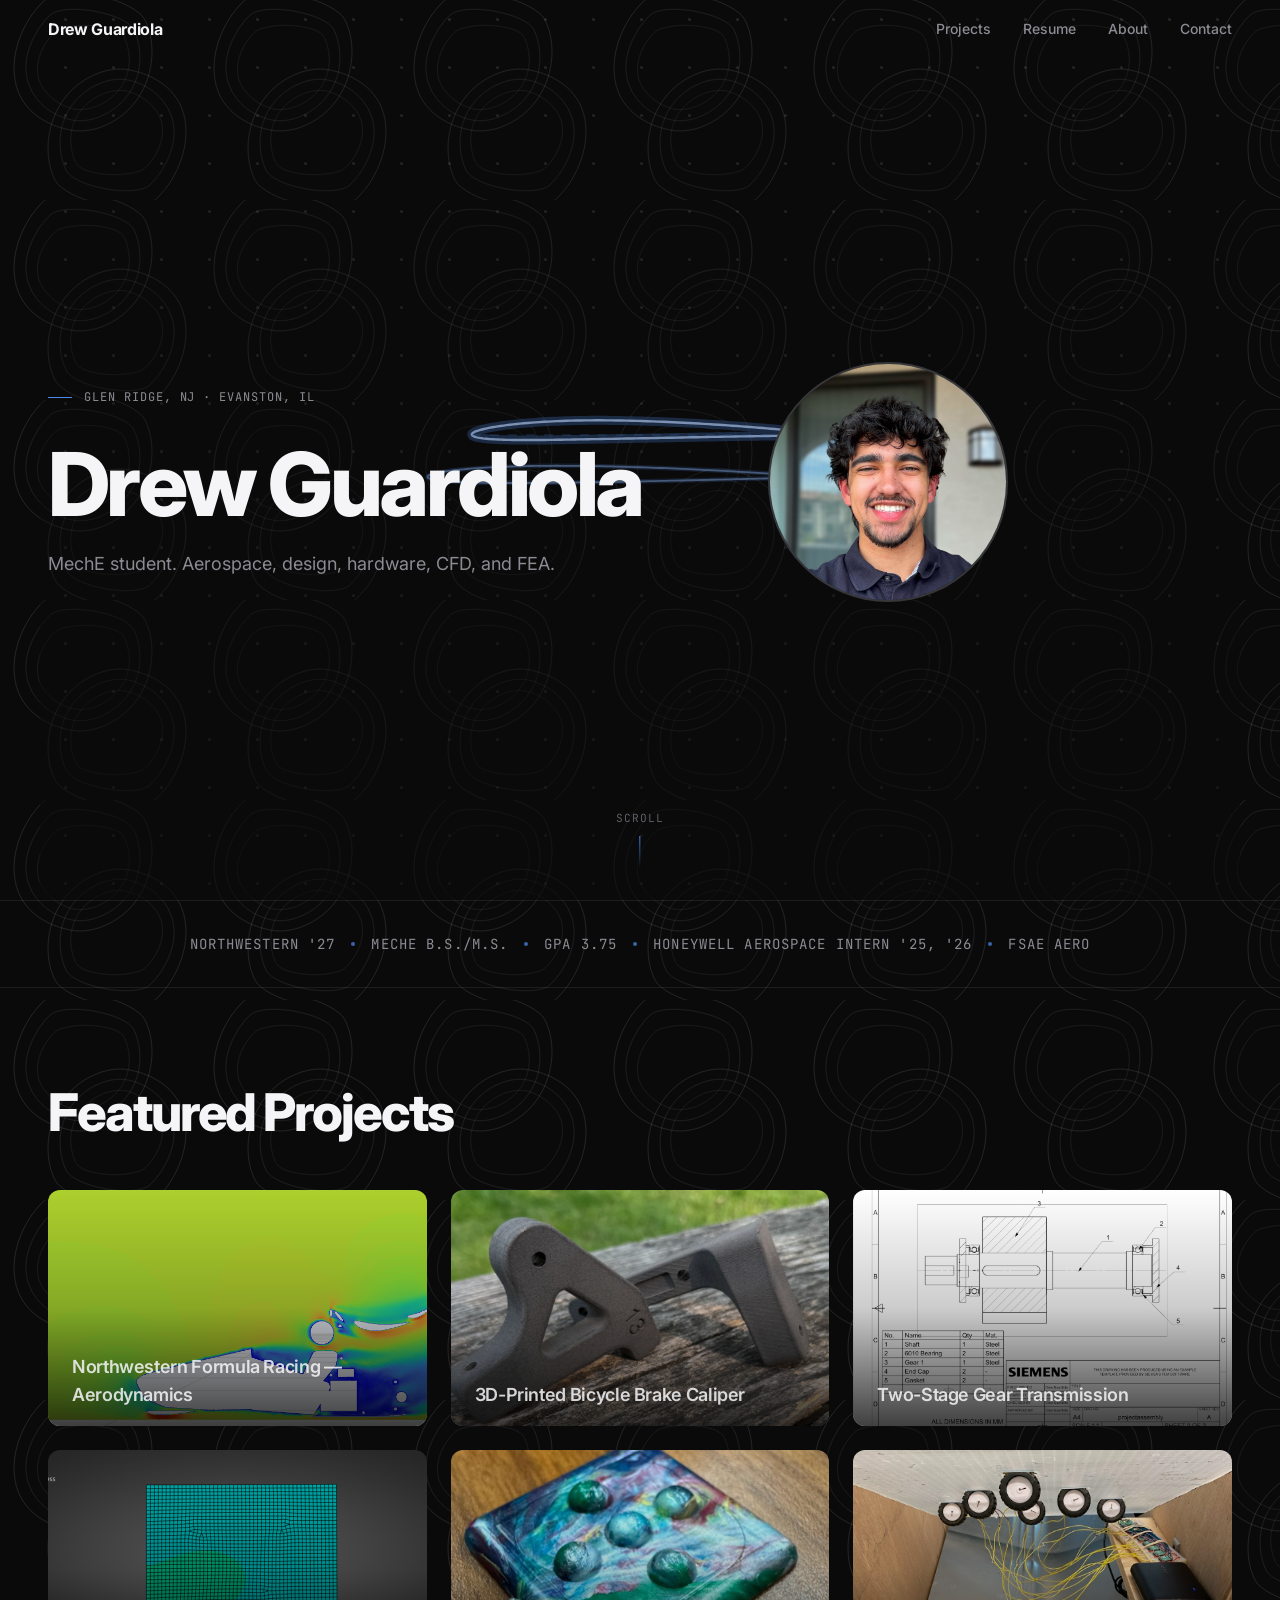
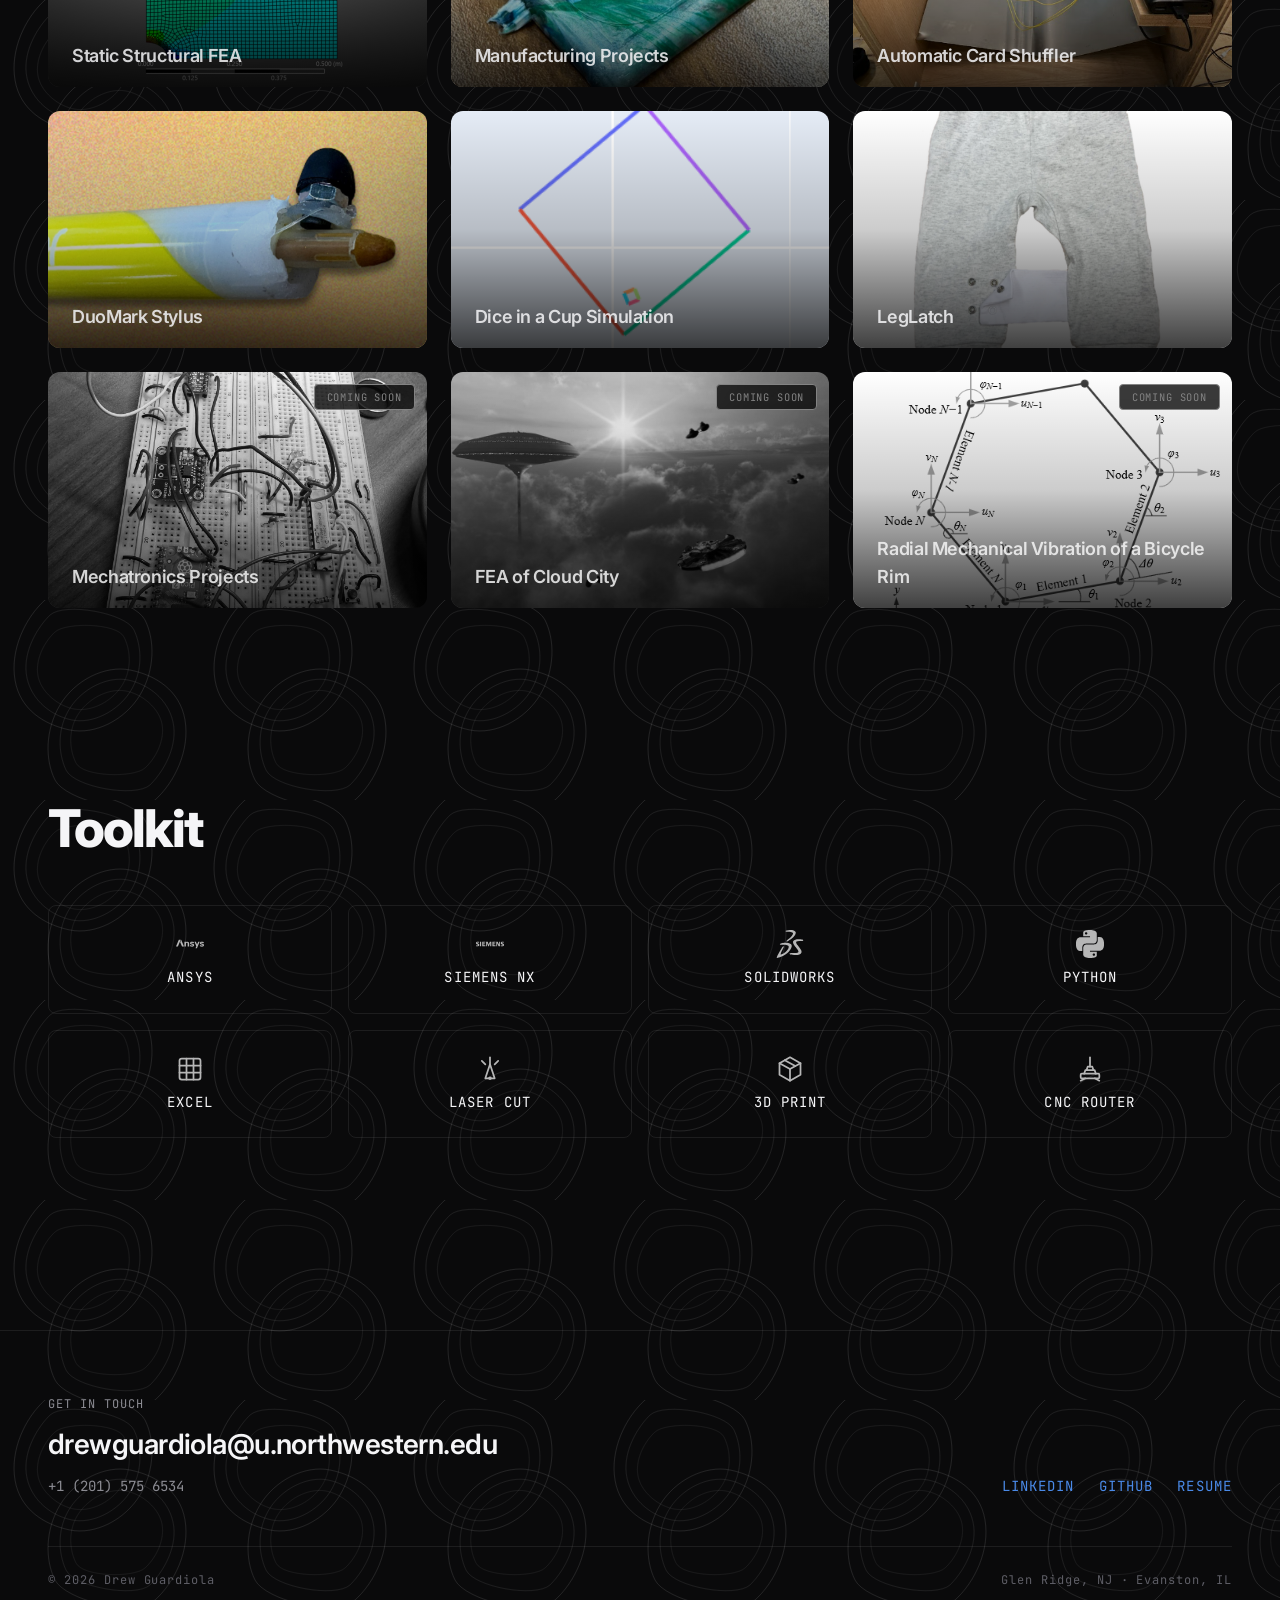
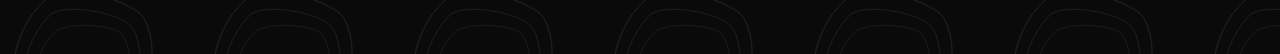
==== commit eaa1ca85: "V2.6 — Airfoil clipping fix, Projects rename, metadata simplify, new media - Hero airfoil: removed +" ====
--- a/index.html
+++ b/index.html
@@ -21,7 +21,7 @@
     <a href="index.html" class="nav__brand" aria-label="Drew Guardiola, home"><span class="nav__brand-full">Drew Guardiola</span><span class="nav__brand-short">DG</span></a>
     <nav aria-label="Primary">
       <ul class="nav__links">
-        <li><a href="work.html" class="nav__link">Work</a></li>
+        <li><a href="work.html" class="nav__link">Projects</a></li>
         <li><a href="resume.html" class="nav__link">Resume</a></li>
         <li><a href="about.html" class="nav__link">About</a></li>
         <li><a href="contact.html" class="nav__link">Contact</a></li>
@@ -67,7 +67,7 @@
     <section class="section container" aria-labelledby="featured-heading">
       <div class="section-header">
         <div>
-          <h2 id="featured-heading" class="section-header__title reveal">Featured Work</h2>
+          <h2 id="featured-heading" class="section-header__title reveal">Featured Projects</h2>
         </div>
       </div>
       <div id="featured-work"></div>
--- a/css/pages.css
+++ b/css/pages.css
@@ -16,7 +16,7 @@
   width: 100%;
   height: 100%;
   pointer-events: none;
-  overflow: visible;
+  overflow: hidden;
 }
 .hero__canvas .hf-stack {
   transform-origin: center;
@@ -31,18 +31,18 @@
   animation: hf-rotate-rear 32s linear infinite;
 }
 @keyframes hf-rotate {
-  0%   { transform: translate(8px, -10px) scaleX(1)    skewY(-2deg); }
-  25%  { transform: translate(8px, -10px) scaleX(0.25) skewY(-2deg); }
-  50%  { transform: translate(8px, -10px) scaleX(-1)   skewY(2deg);  }
-  75%  { transform: translate(8px, -10px) scaleX(-0.25) skewY(2deg); }
-  100% { transform: translate(8px, -10px) scaleX(1)    skewY(-2deg); }
+  0%   { transform: scaleX(1)    skewY(-2deg); }
+  25%  { transform: scaleX(0.25) skewY(-2deg); }
+  50%  { transform: scaleX(-1)   skewY(2deg);  }
+  75%  { transform: scaleX(-0.25) skewY(2deg); }
+  100% { transform: scaleX(1)    skewY(-2deg); }
 }
 @keyframes hf-rotate-rear {
-  0%   { transform: translate(-12px, 18px) scaleX(0.92)  skewY(-1.5deg); }
-  25%  { transform: translate(-12px, 18px) scaleX(0.20)  skewY(-1.5deg); }
-  50%  { transform: translate(-12px, 18px) scaleX(-0.92) skewY(1.5deg);  }
-  75%  { transform: translate(-12px, 18px) scaleX(-0.20) skewY(1.5deg);  }
-  100% { transform: translate(-12px, 18px) scaleX(0.92)  skewY(-1.5deg); }
+  0%   { transform: scaleX(0.92)  skewY(-1.5deg); }
+  25%  { transform: scaleX(0.20)  skewY(-1.5deg); }
+  50%  { transform: scaleX(-0.92) skewY(1.5deg);  }
+  75%  { transform: scaleX(-0.20) skewY(1.5deg);  }
+  100% { transform: scaleX(0.92)  skewY(-1.5deg); }
 }
 @keyframes hf-pitch {
   0%, 100% { transform: rotate(-1deg) translateX(0); }
@@ -258,10 +258,9 @@
   margin-block: var(--space-4) var(--space-4);
 }
 .project-hero__summary {
-  font-size: var(--text-xl);
-  color: var(--color-text-muted);
-  max-width: 760px;
-  line-height: 1.4;
+  font-size: var(--text-lg);
+  color: var(--color-text-muted);
+  line-height: 1.5;
 }
 .project-hero__impact {
   margin-top: var(--space-5);
@@ -300,29 +299,30 @@
 }
 
 .project-meta {
-  display: grid;
-  grid-template-columns: repeat(auto-fit, minmax(180px, 1fr));
-  gap: var(--space-5);
-  padding-block: var(--space-6);
+  display: flex;
+  flex-wrap: wrap;
+  align-items: center;
+  gap: var(--space-3);
+  padding-block: var(--space-5);
   border-block: 1px solid var(--color-border);
   margin-bottom: var(--space-8);
 }
-.project-meta__cell {
-  display: flex;
-  flex-direction: column;
-  gap: var(--space-2);
-}
 .project-meta__label {
   font-family: var(--font-mono);
   font-size: 0.7rem;
   text-transform: uppercase;
   letter-spacing: var(--tracking-wide);
   color: var(--color-text-dim);
-}
-.project-meta__value {
+  margin-right: var(--space-2);
+}
+.project-meta__chip {
+  font-family: var(--font-mono);
   font-size: var(--text-sm);
   color: var(--color-text);
-  font-family: var(--font-mono);
+  padding: var(--space-1) var(--space-3);
+  background: var(--color-surface);
+  border: 1px solid var(--color-border);
+  border-radius: 999px;
 }
 
 .project-links {
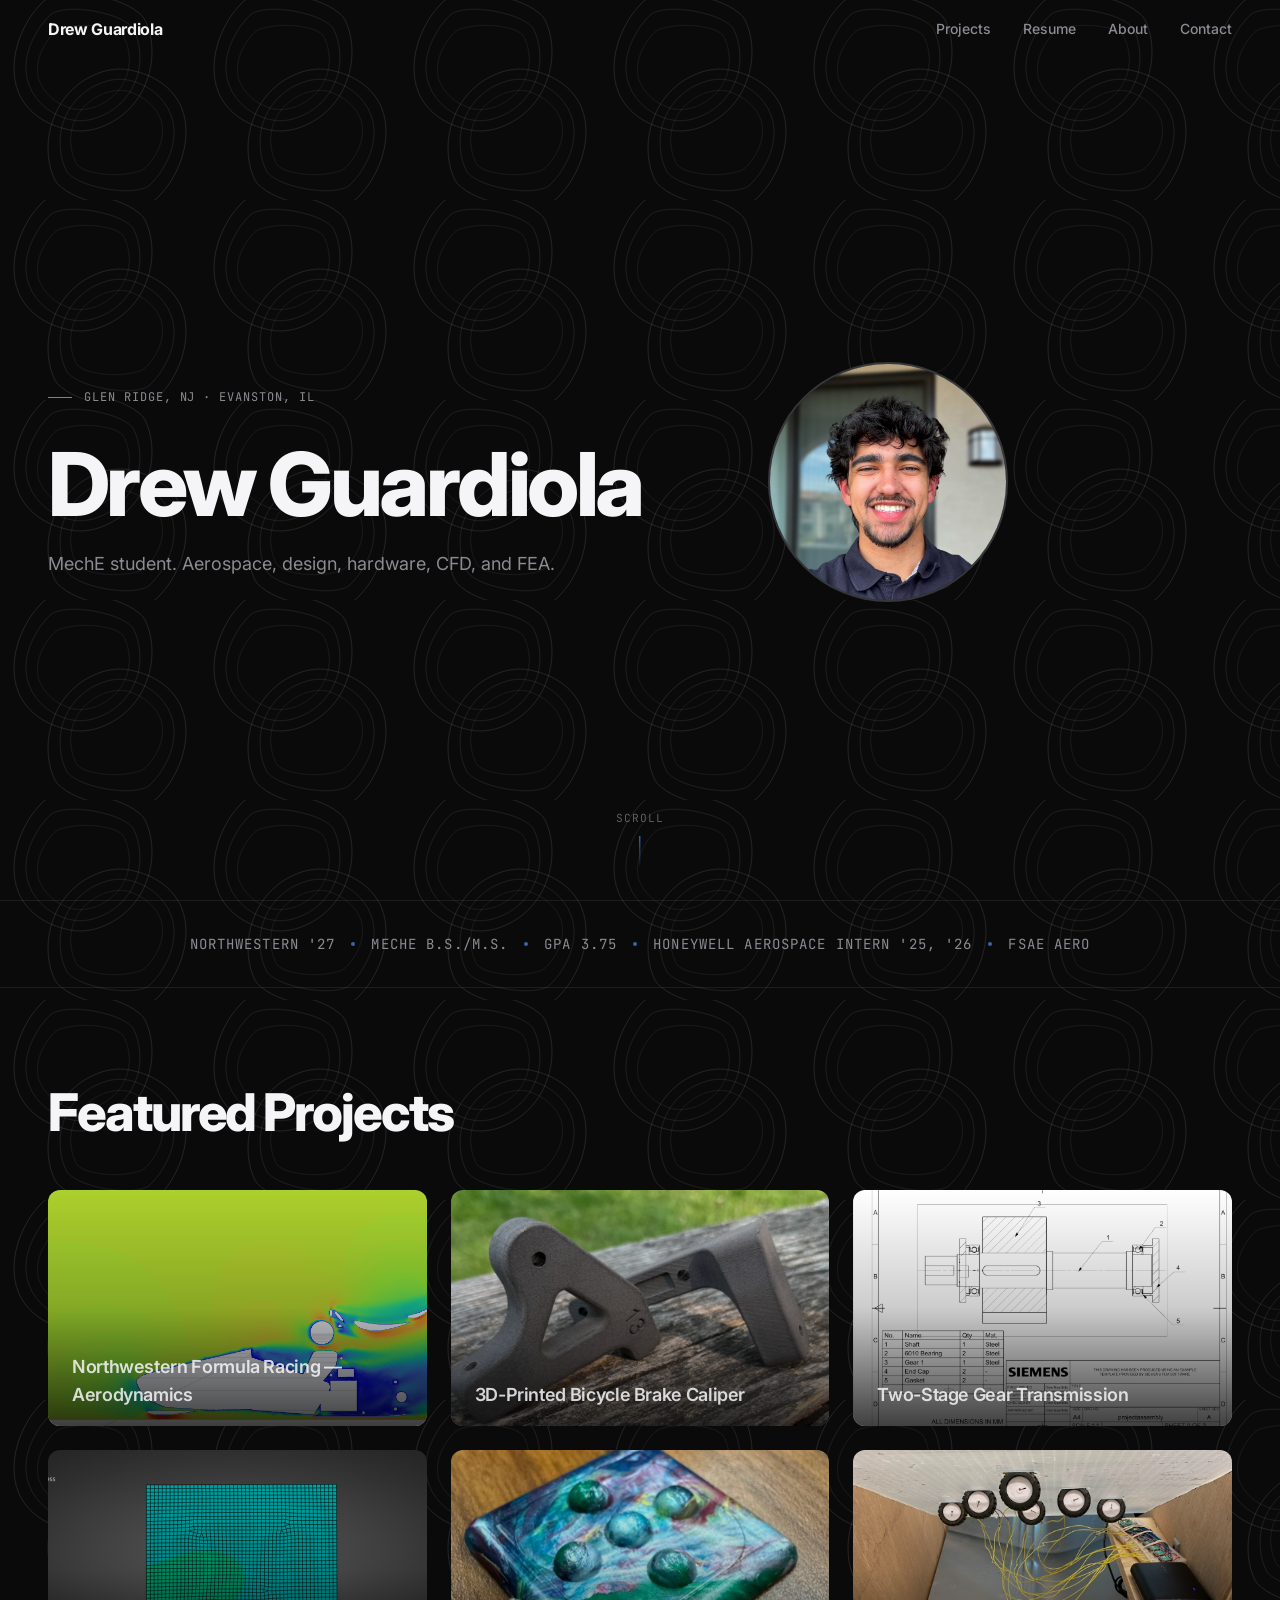
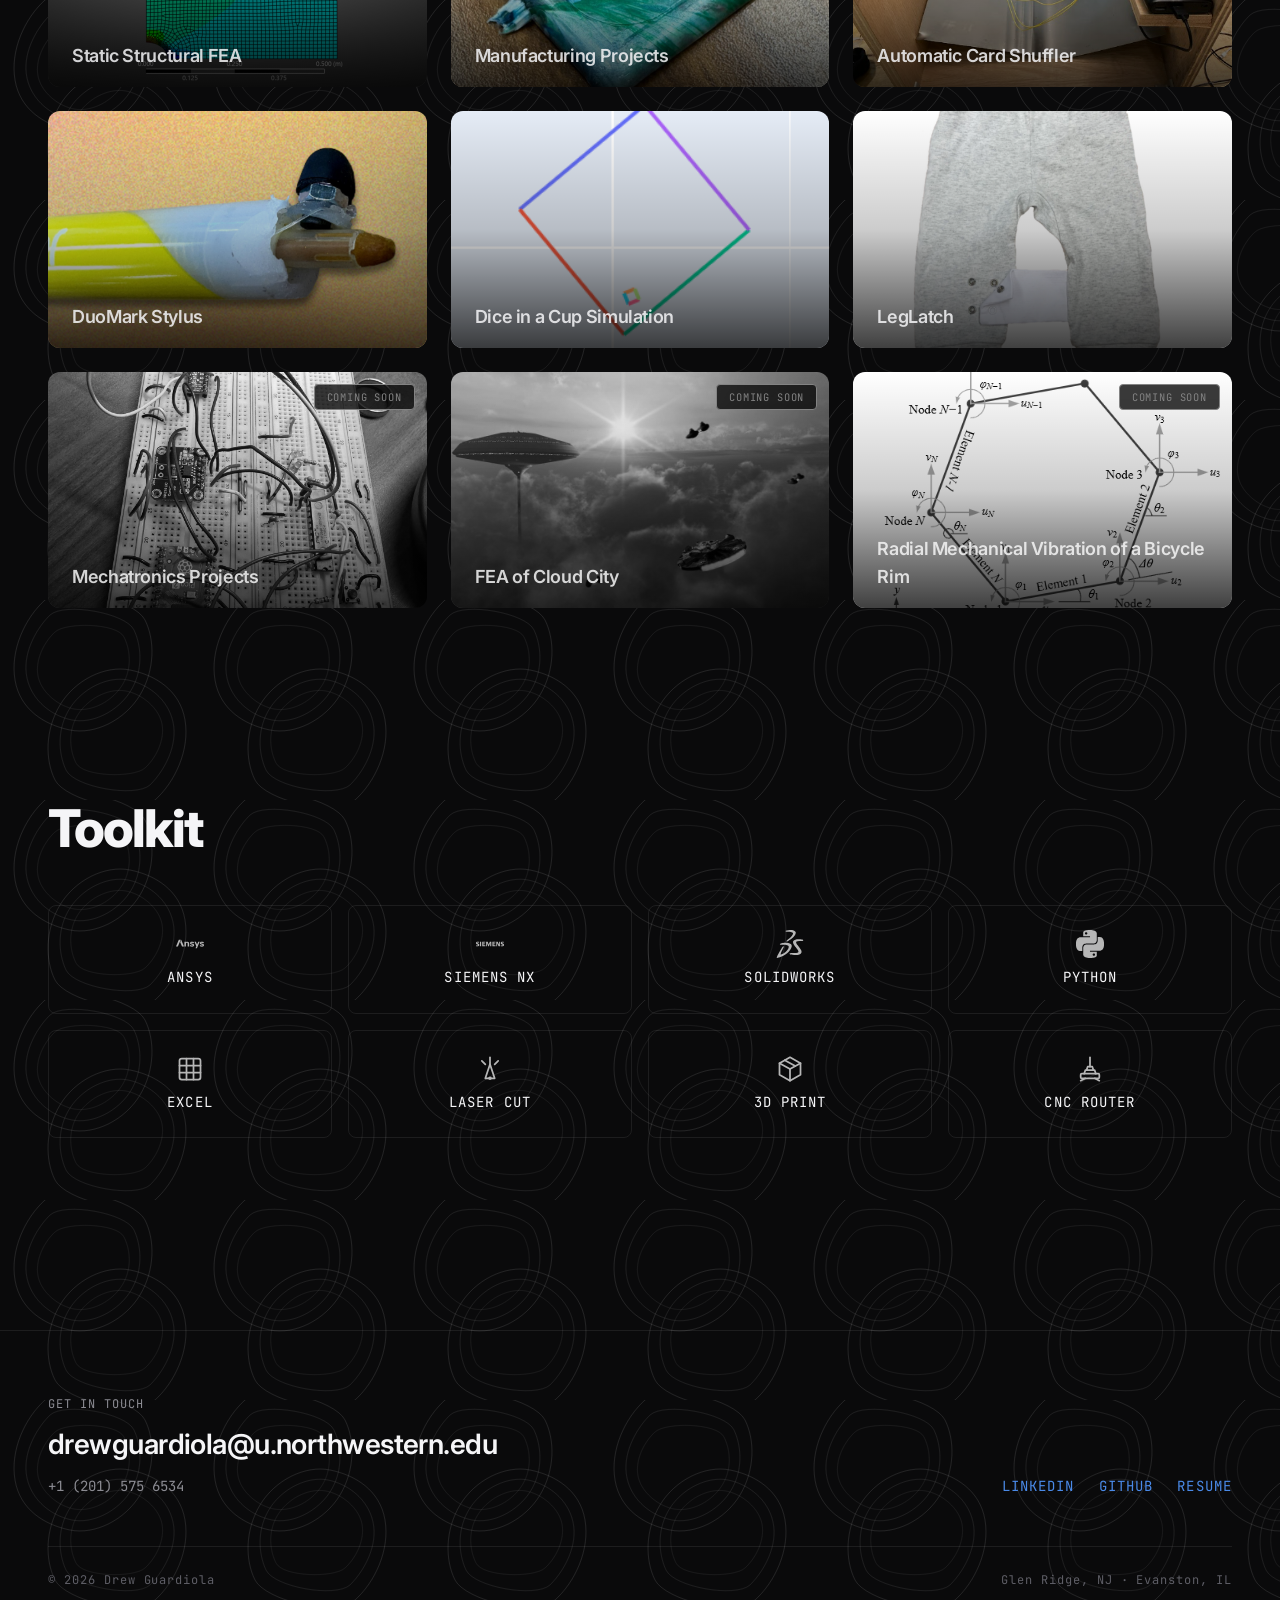
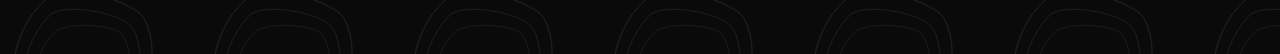
==== commit 79b5d5cd: "V2.7 — Remove hero airfoil + home dot grid - Deleted the hero airfoil animation entirely: js/hero-ai" ====
--- a/index.html
+++ b/index.html
@@ -33,7 +33,6 @@
 
     <!-- HERO -->
     <section class="hero container" aria-labelledby="hero-name">
-      <svg id="hero-airfoil" class="hero__canvas" aria-hidden="true" preserveAspectRatio="xMidYMid meet"></svg>
       <div class="hero__content">
         <div class="hero__text">
           <div class="hero__eyebrow reveal" data-reveal-delay="0">Glen Ridge, NJ · Evanston, IL</div>
@@ -118,7 +117,6 @@
 
   <script src="js/nav.js"></script>
   <script src="js/motion.js"></script>
-  <script src="js/hero-airfoil.js"></script>
   <script type="module" src="js/data-renderer.js"></script>
 </body>
 </html>
--- a/css/pages.css
+++ b/css/pages.css
@@ -8,50 +8,6 @@
   align-items: flex-start;
   padding-block: var(--space-10) var(--space-8);
   overflow: hidden;
-}
-.hero__canvas {
-  position: absolute;
-  inset: 0;
-  z-index: 0;
-  width: 100%;
-  height: 100%;
-  pointer-events: none;
-  overflow: hidden;
-}
-.hero__canvas .hf-stack {
-  transform-origin: center;
-  animation: hf-pitch 11s var(--ease-in-out) infinite;
-}
-.hero__canvas .hf-wing--front {
-  transform-origin: center;
-  animation: hf-rotate 32s linear infinite;
-}
-.hero__canvas .hf-wing--rear {
-  transform-origin: center;
-  animation: hf-rotate-rear 32s linear infinite;
-}
-@keyframes hf-rotate {
-  0%   { transform: scaleX(1)    skewY(-2deg); }
-  25%  { transform: scaleX(0.25) skewY(-2deg); }
-  50%  { transform: scaleX(-1)   skewY(2deg);  }
-  75%  { transform: scaleX(-0.25) skewY(2deg); }
-  100% { transform: scaleX(1)    skewY(-2deg); }
-}
-@keyframes hf-rotate-rear {
-  0%   { transform: scaleX(0.92)  skewY(-1.5deg); }
-  25%  { transform: scaleX(0.20)  skewY(-1.5deg); }
-  50%  { transform: scaleX(-0.92) skewY(1.5deg);  }
-  75%  { transform: scaleX(-0.20) skewY(1.5deg);  }
-  100% { transform: scaleX(0.92)  skewY(-1.5deg); }
-}
-@keyframes hf-pitch {
-  0%, 100% { transform: rotate(-1deg) translateX(0); }
-  50%      { transform: rotate(3deg)  translateX(-6px); }
-}
-@media (prefers-reduced-motion: reduce) {
-  .hero__canvas .hf-stack,
-  .hero__canvas .hf-wing--front,
-  .hero__canvas .hf-wing--rear { animation: none; }
 }
 .hero__content {
   position: relative;
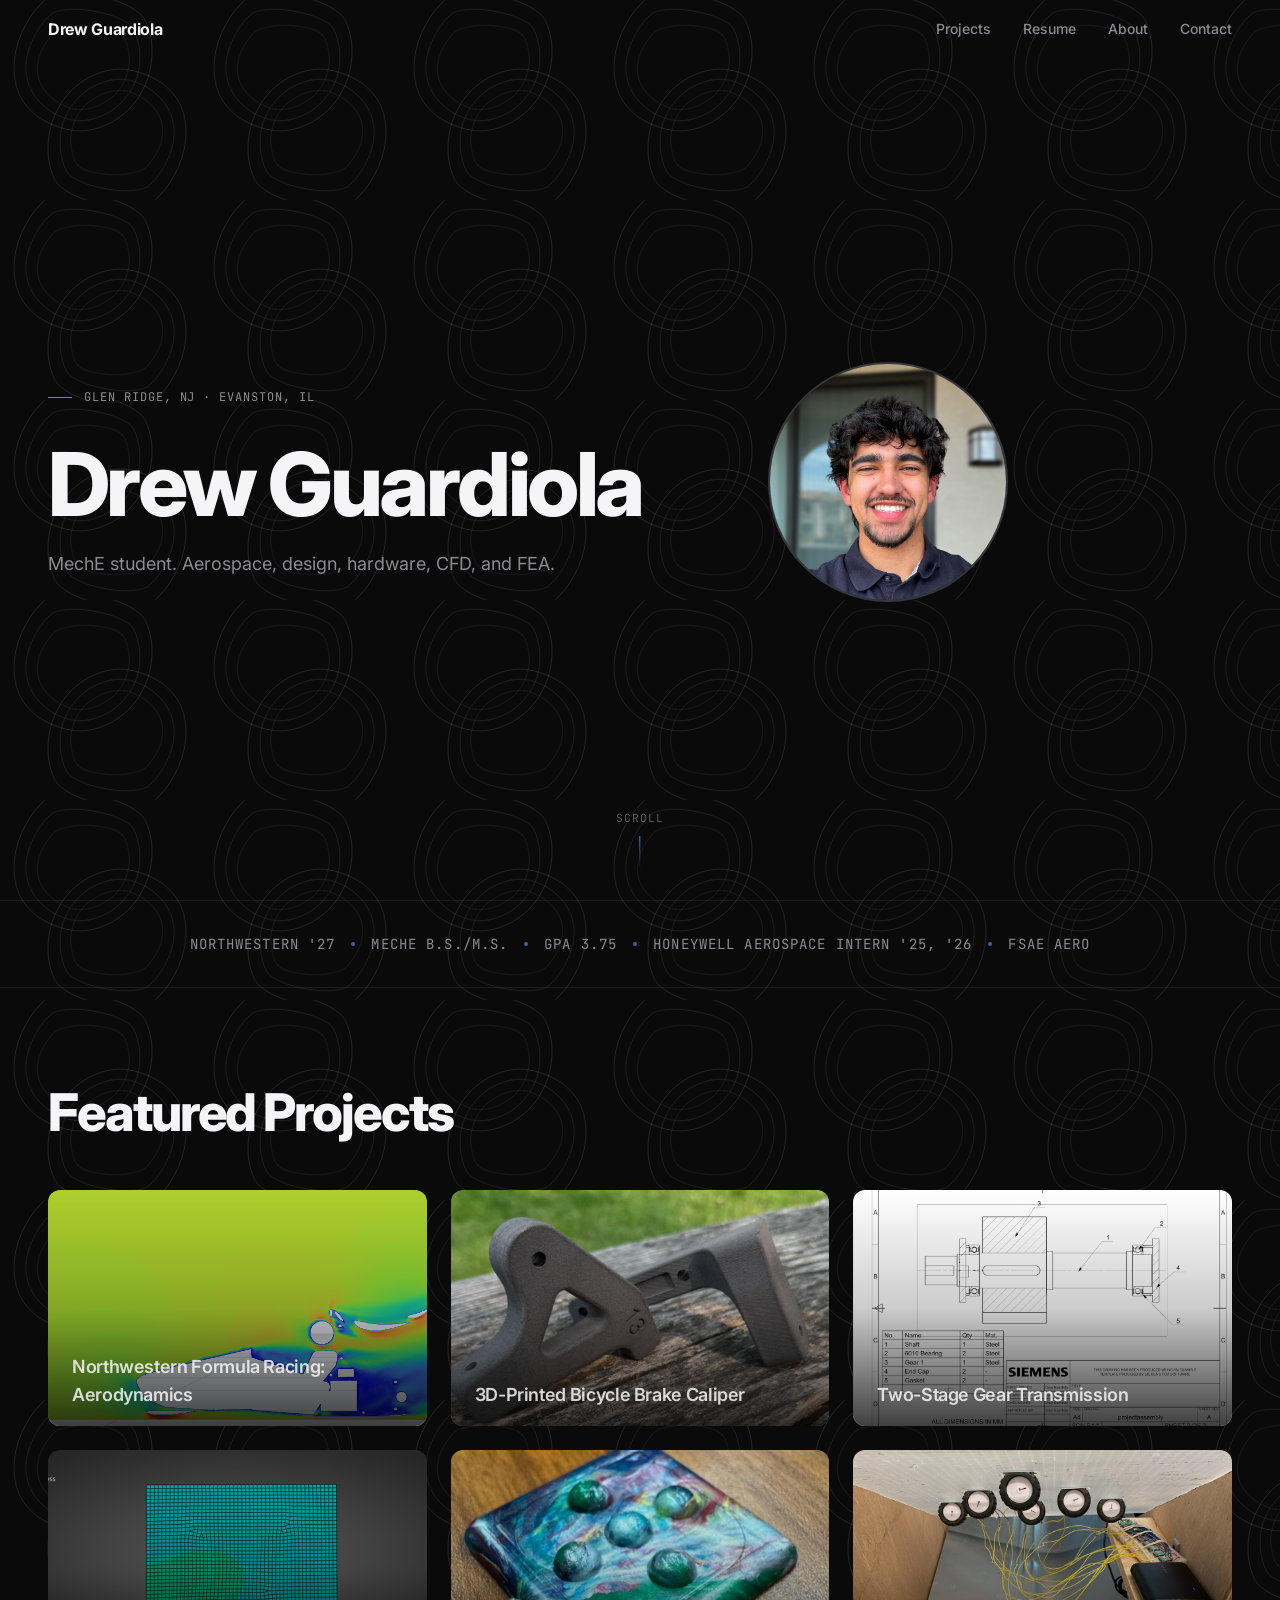
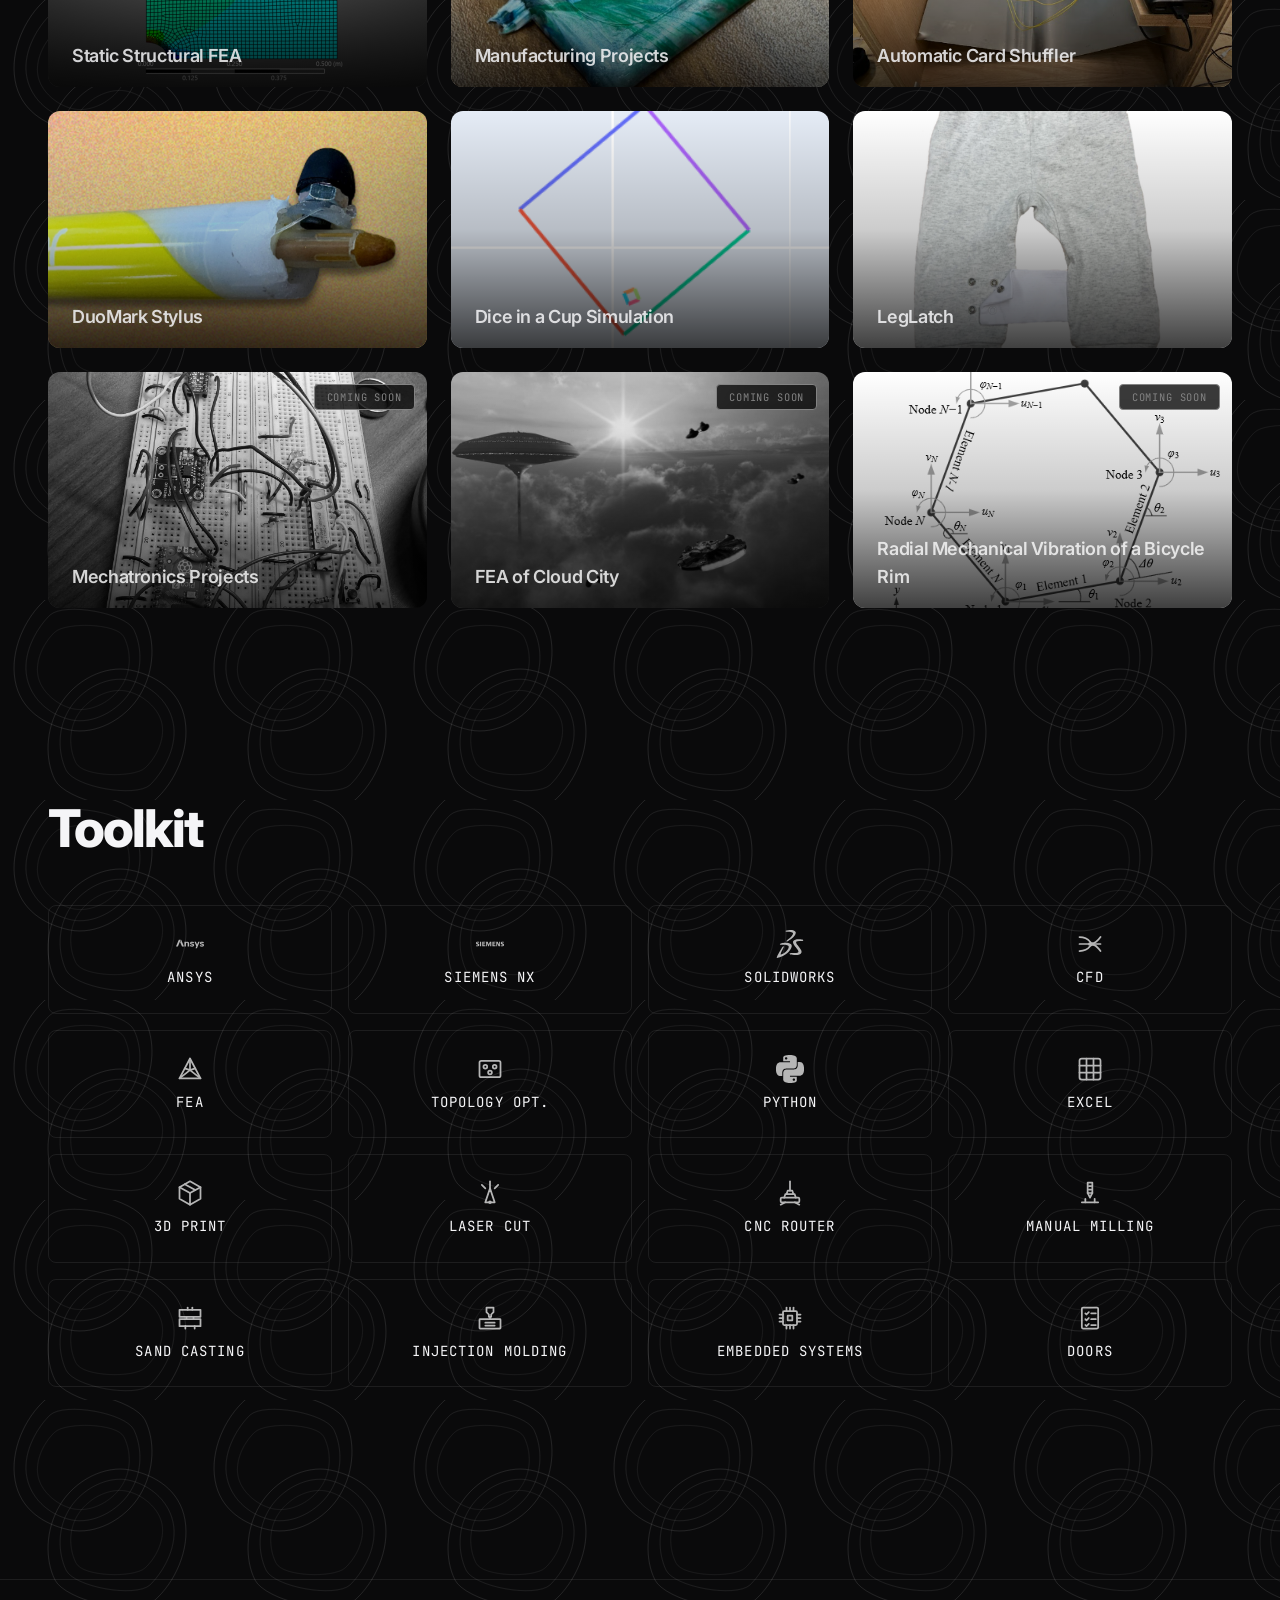
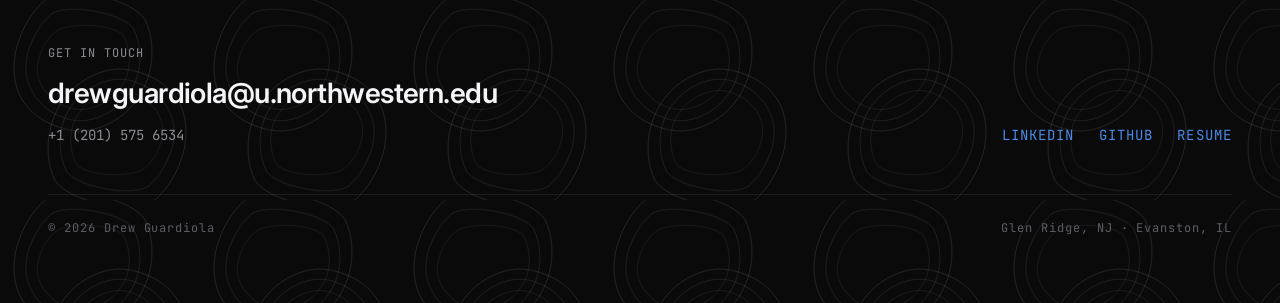
==== commit 5f4c59f1: "V2.8 — Em dash purge sitewide + Toolkit expansion (8 to 16) EM DASHES (~80 instances replaced) - Rep" ====
--- a/index.html
+++ b/index.html
@@ -3,7 +3,7 @@
 <head>
   <meta charset="utf-8" />
   <meta name="viewport" content="width=device-width, initial-scale=1" />
-  <title>Drew Guardiola — Mechanical Engineering</title>
+  <title>Drew Guardiola · Mechanical Engineering</title>
   <meta name="description" content="Northwestern McCormick mechanical engineering student. Aerospace systems, hardware, and CFD." />
   <link rel="icon" type="image/svg+xml" href="assets/brand/favicon.svg" />
   <link rel="preconnect" href="https://fonts.googleapis.com" />
@@ -83,11 +83,19 @@
         <div class="skill"><img src="assets/brand/icons/ansys.svg" alt="" class="skill__icon" /><div class="skill__name">ANSYS</div></div>
         <div class="skill"><img src="assets/brand/icons/siemens.svg" alt="" class="skill__icon" /><div class="skill__name">Siemens NX</div></div>
         <div class="skill"><img src="assets/brand/icons/solidworks.svg" alt="" class="skill__icon" /><div class="skill__name">SolidWorks</div></div>
+        <div class="skill"><img src="assets/brand/icons/cfd.svg" alt="" class="skill__icon" /><div class="skill__name">CFD</div></div>
+        <div class="skill"><img src="assets/brand/icons/fea.svg" alt="" class="skill__icon" /><div class="skill__name">FEA</div></div>
+        <div class="skill"><img src="assets/brand/icons/topology.svg" alt="" class="skill__icon" /><div class="skill__name">Topology Opt.</div></div>
         <div class="skill"><img src="assets/brand/icons/python.svg" alt="" class="skill__icon" /><div class="skill__name">Python</div></div>
         <div class="skill"><img src="assets/brand/icons/excel.svg" alt="" class="skill__icon" /><div class="skill__name">Excel</div></div>
+        <div class="skill"><img src="assets/brand/icons/3d-print.svg" alt="" class="skill__icon" /><div class="skill__name">3D Print</div></div>
         <div class="skill"><img src="assets/brand/icons/laser-cut.svg" alt="" class="skill__icon" /><div class="skill__name">Laser Cut</div></div>
-        <div class="skill"><img src="assets/brand/icons/3d-print.svg" alt="" class="skill__icon" /><div class="skill__name">3D Print</div></div>
         <div class="skill"><img src="assets/brand/icons/cnc-router.svg" alt="" class="skill__icon" /><div class="skill__name">CNC Router</div></div>
+        <div class="skill"><img src="assets/brand/icons/manual-milling.svg" alt="" class="skill__icon" /><div class="skill__name">Manual Milling</div></div>
+        <div class="skill"><img src="assets/brand/icons/sand-cast.svg" alt="" class="skill__icon" /><div class="skill__name">Sand Casting</div></div>
+        <div class="skill"><img src="assets/brand/icons/injection-mold.svg" alt="" class="skill__icon" /><div class="skill__name">Injection Molding</div></div>
+        <div class="skill"><img src="assets/brand/icons/embedded.svg" alt="" class="skill__icon" /><div class="skill__name">Embedded Systems</div></div>
+        <div class="skill"><img src="assets/brand/icons/doors.svg" alt="" class="skill__icon" /><div class="skill__name">DOORS</div></div>
       </div>
     </section>
 
--- a/css/components.css
+++ b/css/components.css
@@ -561,7 +561,7 @@
   z-index: 2;
 }
 
-/* Section accent line removed in V2.5 — headings provide sufficient hierarchy */
+/* Section accent line removed in V2.5; headings provide sufficient hierarchy */
 
 /* ============ MOTION ENTRY ============ */
 .reveal {
